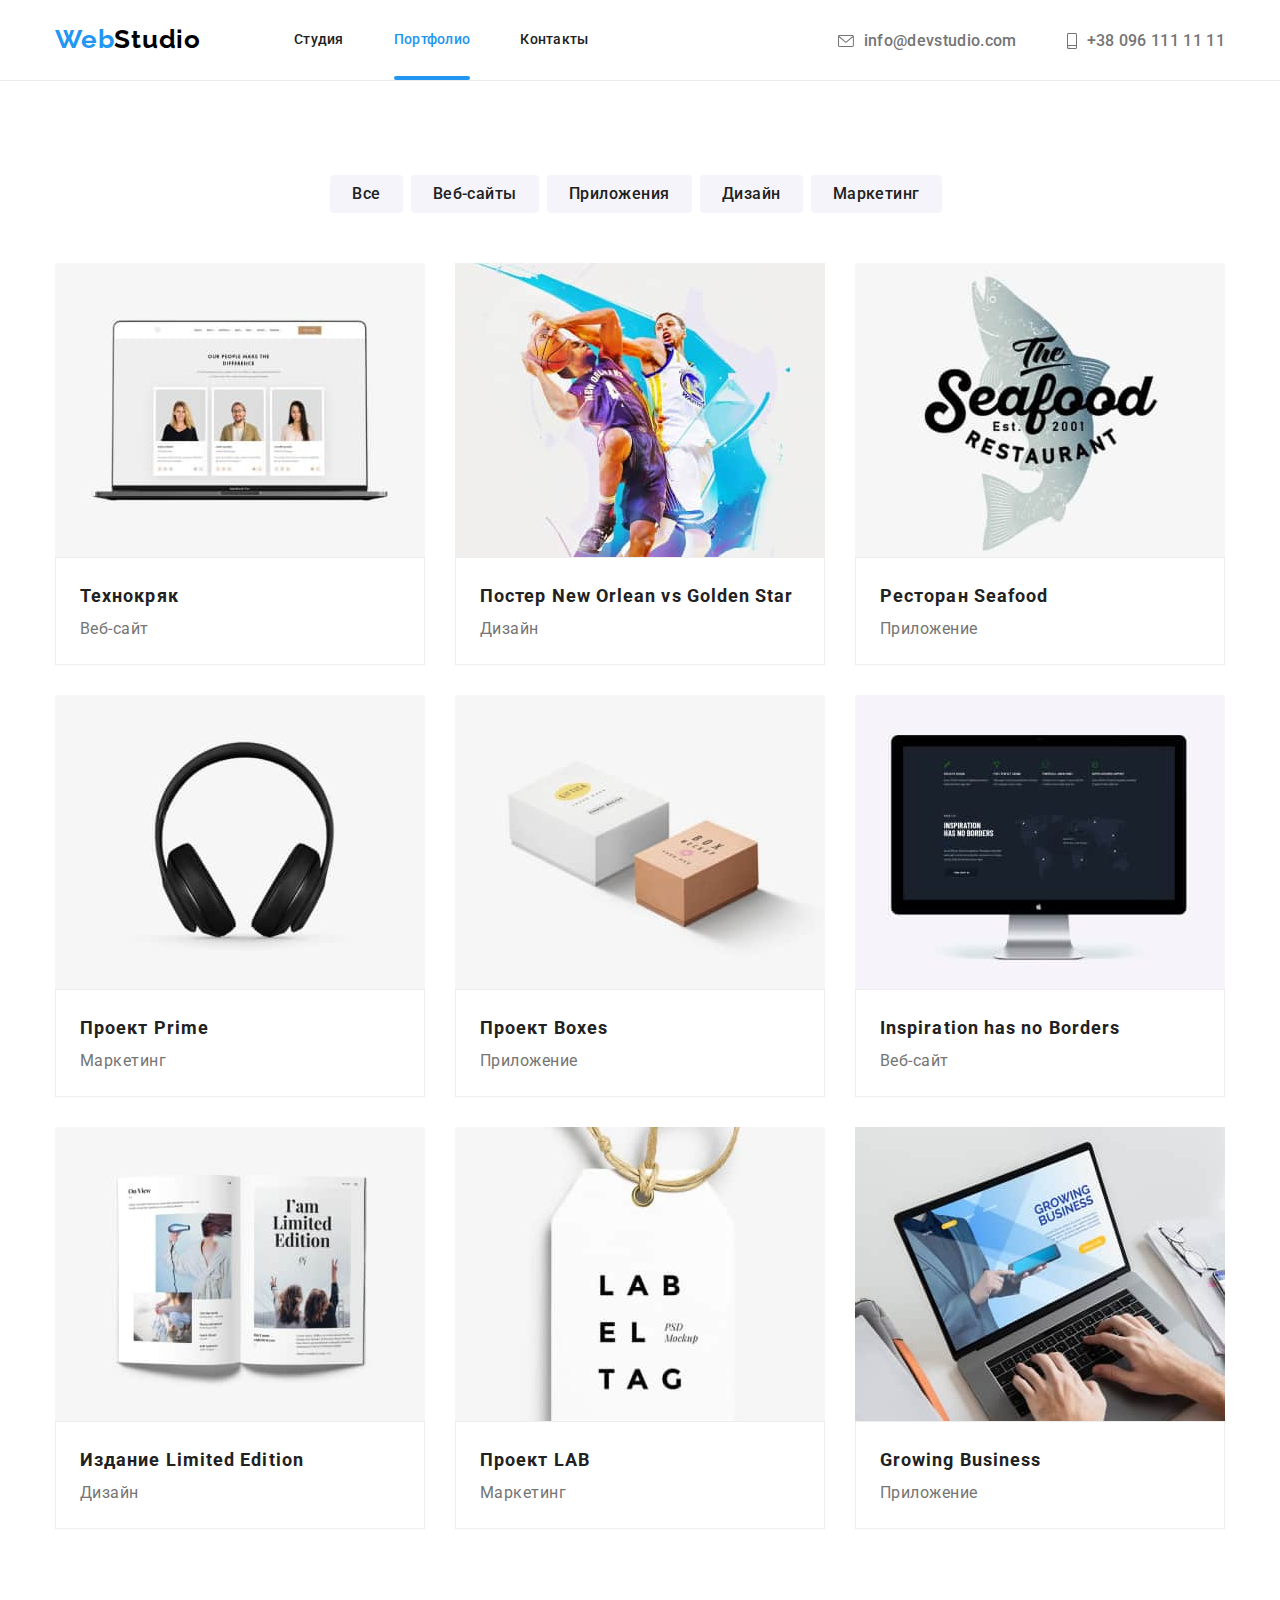
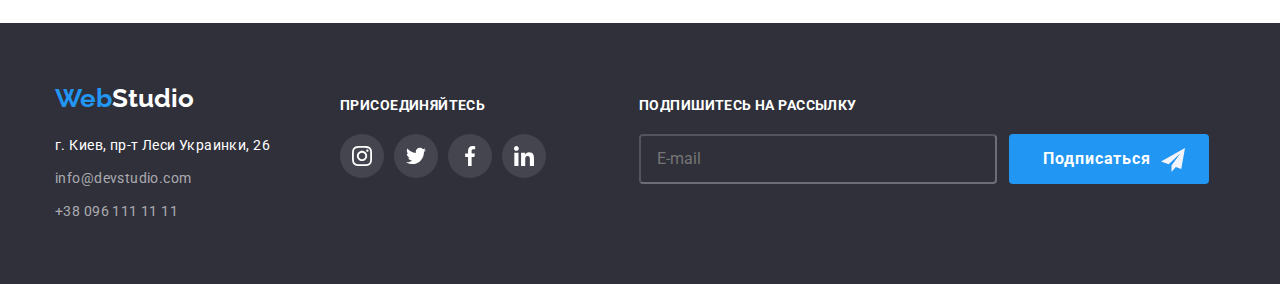
==== portfolio.html @ 82117cf8 "файлі" ====
<!DOCTYPE html>
<html lang="en">
<head>
    <meta charset="UTF-8">
    <meta http-equiv="X-UA-Compatible" content="IE=edge">
    <meta name="viewport" content="width=device-width, initial-scale=1.0">
    <title>Портфолио</title>
    <link rel="preconnect" href="https://fonts.googleapis.com">
    <link rel="preconnect" href="https://fonts.gstatic.com" crossorigin>
    <link href="https://fonts.googleapis.com/css2?family=Roboto:wght@400;500;700;900&display=swap" rel="stylesheet">
    <link href="https://fonts.googleapis.com/css2?family=Raleway:wght@700&family=Roboto:wght@400;500;700;900&display=swap"
        rel="stylesheet">

    <link rel="stylesheet" href="https://cdnjs.cloudflare.com/ajax/libs/modern-normalize/1.1.0/modern-normalize.min.css">
    
    <link rel="stylesheet" href="css/styles.css">
</head>
<body>
    <header class="header-portfolio">
        <div class="container border-hdr">
            <div class="header-box">
                <nav class="nav-box">
                    <a href="./index.html" class="logo"> <span>Web</span>Studio</a>
                    <ul class="nav-list">
                        <li class="item"><a href="./index.html" class="nav-link">Студия</a></li>
                        <li class="item"><a href="./portfolio.html" class="nav-link current">Портфолио</a></li>
                        <li class="item"><a href="#" class="nav-link">Контакты</a></li>
                    </ul>
                </nav>
                <ul class="contact-list">
                    <li class="item">
                        <a href="mailto:info@devstudio.com" class="contact">
                            <svg class="envelope">
                                <use href="./images/symbol-defs.svg#icon-envelope"></use>
                            </svg>
                            info@devstudio.com
                        </a>

                    </li>
                    <li class="item">
                        <a href="tel:+380961111111" class="contact">
                            <svg class="smartphone">
                                <use href="./images/symbol-defs.svg#icon-smartphone"></use>
                            </svg>
                            +38 096 111 11 11
                        </a>

                    </li>
                </ul>
            </div>
        </div>
    </header>
    <main>
        <!--buttons-->
        <section class="section">
            <div class="container">
            <ul class="button-flex">
                <li><button class="list-button-name" type="button">Все</button></li>
                <li><button class="list-button-name" type="button">Веб-сайты</button></li>
                <li><button class="list-button-name" type="button">Приложения</button></li>
                <li><button class="list-button-name" type="button">Дизайн</button></li>
                <li><button class="list-button-name" type="button">Маркетинг</button></li>
            </ul>
            <ul class="projects-box">
                    <li class="projects-tumb">
                        <div class="img-box">
                            <img src="./images/tehnokryak.jpg" alt="открытый ноутбук" width="370">
                            <p class="text-overlay">Ресурс предлагает комплексные предложения с разным уровнем функционала и сервисов. Все это позволит посетителю получить
                            исчерпывающие сведения о компании или частном лице.</p>
                        </div>
                        <div class="projects-items">
                            <h3 class="projects-name">Технокряк</h3>
                            <p class="projects-type">Веб-сайт</p>
                        </div>
                    </li>
                    <li class="projects-tumb">
                        <div class="img-box">
                            <img src="./images/NewOrleanGoldenStar.jpg" alt="два баскетболиста" width="370">
                            <p class="text-overlay">Ресурс предлагает комплексные предложения с разным уровнем функционала и сервисов. Все этопозволит посетителю получить исчерпывающие сведения о компании или частном лице.</p>
                        </div>
                        <div class="projects-items">
                            <h3 class="projects-name">Постер New Orlean vs Golden Star</h3>
                            <p class="projects-type" >Дизайн</p>
                        </div>
                    </li>
                    <li class="projects-tumb">
                        <div class="img-box">
                            <img src="./images/Seafood.jpg" alt="логотип с рыбой" width="370">
                            <p class="text-overlay">Ресурс предлагает комплексные предложения с разным уровнем функционала и сервисов. Все
                            этопозволит посетителю получить исчерпывающие сведения о компании или частном лице.</p>
                        </div>
                            <div class="projects-items">
                            <h3 class="projects-name" >Ресторан Seafood</h3>
                            <p class="projects-type" >Приложение</p>
                        </div>
                    </li>
                    <li class="projects-tumb">
                        <div class="img-box">
                            <img src="./images/Prime.jpg" alt="наушники" width="370">
                            <p class="text-overlay">Ресурс предлагает комплексные предложения с разным уровнем функционала и сервисов. Все
                            этопозволит посетителю получить исчерпывающие сведения о компании или частном лице.</p>
                        </div>
                            <div class="projects-items">
                            <h3 class="projects-name" >Проект Prime</h3>
                            <p class="projects-type" >Маркетинг</p>
                        </div>
                    </li>
                    <li class="projects-tumb">
                        <div class="img-box">
                            <img src="./images/Boxes.jpg" alt="две коробки" width="370">
                            <p class="text-overlay">Ресурс предлагает комплексные предложения с разным уровнем функционала и сервисов. Все
                            этопозволит посетителю получить исчерпывающие сведения о компании или частном лице.</p>
                        </div>
                            <div class="projects-items">
                            <h3 class="projects-name" >Проект Boxes</h3>
                            <p class="projects-type" >Приложение</p>
                        </div>
                    </li>
                    <li class="projects-tumb">
                        <div class="img-box">
                            <img src="./images/InspirationhasnoBorders.jpg" alt="монитор" width="370">
                            <p class="text-overlay">Ресурс предлагает комплексные предложения с разным уровнем функционала и сервисов. Все
                            этопозволит посетителю получить исчерпывающие сведения о компании или частном лице.</p>
                        </div>
                            <div class="projects-items">
                            <h3 class="projects-name" >Inspiration has no Borders</h3>
                            <p class="projects-type" >Веб-сайт</p>
                        </div>
                    </li>
                    <li class="projects-tumb">
                        <div class="img-box">
                            <img src="./images/LimitedEdition.jpg" alt="страница журнала" width="370">
                            <p class="text-overlay">Ресурс предлагает комплексные предложения с разным уровнем функционала и сервисов. Все
                            этопозволит посетителю получить исчерпывающие сведения о компании или частном лице.</p>
                        </div>
                        <div class="projects-items">
                            <h3 class="projects-name" >Издание Limited Edition</h3>
                            <p class="projects-type" >Дизайн</p>
                        </div>
                    </li>
                    <li class="projects-tumb">
                        <div class="img-box">
                            <img src="./images/LAB.jpg" alt="бирка" width="370">
                            <p class="text-overlay">Ресурс предлагает комплексные предложения с разным уровнем функционала и сервисов. Все
                            этопозволит посетителю получить исчерпывающие сведения о компании или частном лице.</p>
                        </div>
                        <div class="projects-items">
                            <h3 class="projects-name" >Проект LAB</h3>
                            <p class="projects-type" >Маркетинг</p>
                        </div>
                    </li>
                    <li class="projects-tumb">
                        <div class="img-box">
                            <img src="./images/GrowingBusiness.jpg" alt="две руки печатают на ноутбуке" width="370">
                            <p class="text-overlay">Ресурс предлагает комплексные предложения с разным уровнем функционала и сервисов. Все
                            этопозволит посетителю получить исчерпывающие сведения о компании или частном лице.</p>
                        </div>
                        <div class="projects-items">
                            <h3 class="projects-name" >Growing Business</h3>
                            <p class="projects-type" >Приложение</p>
                        </div>
                    </li>
            </ul>
            </div>
        </section>
    </main>
    <footer class="section-ftr">
        <div class="container ">
            <div class="footer-box">
                <div class="footer-address-box">
                    <a href="./index.html" class="logo-bottom"><span>Web</span>Studio</a>
                    <address>
                        <ul class="address-list">
                            <li class="item">
                                <a class="address-link" href="https://goo.gl/maps/XUz9GN1uXCyKH9LT6">г. Киев, пр-т Леси Украинки, 26</a>
                            </li>
                            <li class="item">
                                <a class="mail-tel-ftr" href="mailto:info@devstudio.com">info@devstudio.com</a>
                            </li>
                            <li class="item">
                                <a class="mail-tel-ftr" href="tel:+380961111111">+38 096 111 11 11</a>
                            </li>
                        </ul>
                    </address>
                </div>
                <div class="join-box">
                    <p class="text-title"> присоединяйтесь</p>
                    <ul class="sm-flex-ftr">
                        <li class="item">
                            <a href="#" class="ftr-sm-icon-link">
                                <svg class="ftr-sm-icon" width="20" height="20">
                                    <use href="./images/symbol-defs.svg#icon-instagram-2"></use>
                                </svg>
                            </a>
                        </li>
                        <li class="item">
                            <a href="#" class="ftr-sm-icon-link">
                                <svg class="ftr-sm-icon" width="20" height="20">
                                    <use href="./images/symbol-defs.svg#icon-twitter-1"></use>
                                </svg>
                            </a>
                        </li>
                        <li class="item">
                            <a href="#" class="ftr-sm-icon-link">
                                <svg class="ftr-sm-icon" width="20" height="20">
                                    <use href="./images/symbol-defs.svg#icon-facebook-1"></use>
                                </svg>
                            </a>
                        </li>
                        <li class="item">
                            <a href="#" class="ftr-sm-icon-link">
                                <svg class="ftr-sm-icon" width="20" height="20">
                                    <use href="./images/symbol-defs.svg#icon-linkedin-1"></use>
                                </svg>
                            </a>
                        </li>
                    </ul>
                </div>
                <div class="subscription">
                    <p class="sub-title"> Подпишитесь на рассылку</p>
                    <form>
                        <div class="ftr-form-field">
                            <input class="sub-input" name="Email" type="text" placeholder="E-mail">
                            <button class="sub-button" type="submit">Подписаться
                                <svg class="sub-icon" width="24" height="24">
                                    <use href="./images/sprite-form.svg#send"></use>
                                </svg>
                            </button>
                        </div>
    
                    </form>
                </div>
            </div>
        </div>
    </footer>
</body>
</html>
---- css/styles.css ----
body {
  font-family: 'Roboto', sans-serif;
  color: black;
  background-color: #ffffff;
}

.section{
  padding-top: 94px;
  padding-bottom: 94px;
}

.container{
  width: 1200px;
  margin: 0 auto;
  padding-left: 15px;
  padding-right: 15px;
}

ul{
  margin: 0;
  padding: 0;
  list-style: none;
}

a{
  text-decoration: none;
}

/**header**/

.header-box{
  display: flex;
  margin-bottom: -2px;
}

.nav-box {
display: flex;
}

.logo {
  display: block;
  padding-top: 24px;
  padding-bottom: 24px;
  margin-right: 93px;
  font-family: 'Raleway', sans-serif;
  font-weight: 700;
  font-size: 26px;
  line-height: 1.19;
  letter-spacing: 0.03em;
  color: black;
}

.logo > span {
  color: #2196f3;
}

.nav-list {
  display: flex;
}

.nav-list>.item+.item {
  margin-left: 50px;
}

.nav-link {
  position: relative;
  display: block;
  padding-top: 32px;
  padding-bottom: 32px;
  font-weight: 500;
  font-size: 14px;
  line-height: 1.14;
  letter-spacing: 0.02em;
  color: #212121;
  transition: color 250ms cubic-bezier(0.4, 0, 0.2, 1);
}

.current {
  color: #2196f3;
}


.nav-link::after{
  content: '';
  position: absolute;
  left: 0;
  bottom: 0;
  display: block;
  width: 100%;
  height: 4px;
  border-radius: 2px ;
  background-color:#2196f3;
  opacity: 0 ;
  transition: opacity 250ms cubic-bezier(0.4, 0, 0.2, 1);
}

.current::after {
  content: "";
  position: absolute;
  left: 0;
  bottom: 0;
  width: 100%;
  height: 4px;
  border-radius: 2px;
  background-color: #2196f3;
  opacity: 1;
  transition: opacity 250ms cubic-bezier(0.4, 0, 0.2, 1);
}

.nav-link:hover::after{
  opacity: 1;
}

.nav-link:hover,
.nav-link:focus {
  color: #2196f3;
}
.contact-list {
  display: flex;
  margin-left: auto;
}

.contact-list>.item+.item {
  margin-left: 50px;
}

.contact {
  display: flex;
  align-items: center;
  padding-top: 32px;
  padding-bottom: 32px;
  color: #757575;
  font-weight: 500;
  line-height: 1.14;
  letter-spacing: 0.02em;
  transition: color 250ms cubic-bezier(0.4, 0, 0.2, 1);
}

.contact:hover,
.contact:focus {
  color: #2196f3;
}
.envelope {
  width: 16px;
  height: 12px;
  fill: currentColor;
  margin-right: 10px;
}

.smartphone {
  width: 10px;
  height: 16px;
  fill: currentColor;
  margin-right: 10px;
}

/**MAIN**/

.hero {
  background-color: #2f303a;
  text-align: center;
  padding-top: 200px;
  padding-bottom: 200px;
  margin-right: auto;
  margin-left: auto;
  max-width: 1600px;
  height: 600px;
  background-image: 
    linear-gradient(to top, rgba(47, 48, 58, 0.4), rgba(47, 48, 58, 0.4)),
    url(../images/fototeam.jpg);
  background-repeat: no-repeat;
  background-position: center;
  background-size: cover;
}

.design-title {
  color: #ffffff;
  font-weight: 900;
  font-size: 44px;
  margin: 0px;
  text-transform: uppercase;
  line-height: 1.36;
  letter-spacing: 0.06em;
  text-align: center;
}

.button-name {
  font-family: Roboto;
  width: 200px;
  height: 50px;
  background-color: #2196f3;
  color: #ffffff;
  font-weight: 700;
  font-size: 16px;
  cursor: pointer;
  line-height: 1.87;
  letter-spacing: 0.06em;
  box-shadow: 0px 4px 4px rgba(0, 0, 0, 0.15);
  border-radius: 4px;
  margin-top: 30px;
  transition: background-color 250ms cubic-bezier(0.4, 0, 0.2, 1);

}

.button-name:hover,
.button-name:focus {
  background-color: #1976d2;
}

/**features of work**/

.features-section{
  padding-top: 94px;
  padding-bottom: 0px;
}
.visually-hidden {
  position: absolute;
  width: 1px;
  height: 1px;
  margin: -1px;
  border: 0;
  padding: 0;
  white-space: nowrap;
  clip-path: inset(100%);
  clip: rect(0 0 0 0);
  overflow: hidden;
}

.work-flex{
  display: flex;
  margin: 0px;
  padding: 0px;

}

.work-flex >.item + .item{
  margin-left: 30px;
}

.features-container-icon{
  width: 270px;
  height: 120px;
  background-color: #F5F4FA;
  box-sizing: border-box;
  border-radius: 4px;
  margin-bottom: 30px;
  display: flex;
  align-items: center;
  justify-content: center;
}

.features-icon{
  width: 70px;
  height: 70px;
}
.work-title {
  width: 270px;
  color: #212121;
  font-weight: 700;
  font-size: 14px;
  text-transform: uppercase;
  line-height: 1.17;
  letter-spacing: 0.03em;
  margin: 0px;
}

.work-text {
  width: 270px;
  color: #757575;
  font-weight: 400;
  font-size: 14px;
  line-height: 1.71;
  letter-spacing: 0.03em;
  margin-top: 10px;
  margin-bottom: 0px;
  

}

.work-team-item {
  color: #212121;
  font-weight: 700;
  font-size: 36px;
  text-align: center;
  line-height: 1.16;
  letter-spacing: 0.03em;
  margin-top: 0px;
  margin-bottom: 50px;
}

/**foto**/

.item-foto{
  margin-right: 30px;
  position: relative;
  width: 370px;
  height: 294px;
}

.item-foto:last-child{
  margin-right: 0px;
}

.foto-text{
  position: absolute;
  bottom: 0;
  right: 0;
  width: 100%;
  font-weight: 700;
  font-size: 14px;
  text-transform: uppercase;
  line-height: 1.17;
  letter-spacing: 0.03em;
  text-align: center;
  color: #FFFFFF;
  background-color: rgba(47, 48, 58, 0.8);
  margin: 0px;
  padding: 27px 0px;
  display: block;
}


/**team**/
.section-our-team{
  background-color: #F5F4FA;
  padding-top: 94px;
  padding-bottom: 94px;

}

.our-team-item{
  color: #212121;
  font-weight: 700;
  font-size: 36px;
  text-align: center;
  line-height: 1.16;
  letter-spacing: 0.03em;
  margin-top: 0px;
  margin-bottom: 50px;
}

.team-item{
  margin-right: 30px;
  background: #FFFFFF;
  box-shadow: 0px 1px 3px rgba(0, 0, 0, 0.12),
  0px 1px 1px rgba(0, 0, 0, 0.14),
  0px 2px 1px rgba(0, 0, 0, 0.2);
  border-radius: 0px 0px 4px 4px;
}

.team-item:last-child{
  margin-right: 0px;
}

.container-team-item{
  padding-top: 30px;
  padding-bottom: 30px;
}

.work-team-name {
  color: #212121;
  font-weight: 500;
  font-size: 16px;
  line-height: 1.18;
  letter-spacing: 0.03em;
  text-align: center;
  margin: 0px 0px 10px 0px;
}

.work-position {
  color: #757575;
  font-weight: 400;
  font-size: 16px;
  line-height: 1.18;
  letter-spacing: 0.03em;
  text-align: center;
  margin: 0;
}

/**team social media**/

.sm-flex {
  display: flex;
  margin: 0px;
  padding: 0px;
  justify-content: center;
  align-items: center;
  margin-top: 16px;
}

.sm-flex li{
  margin-right: 10px;
}

.sm-flex li:last-child{
  margin-right: 0px;
}


.sm-icon-link{
  width: 44px;
  height: 44px;
  display: flex;
  align-items: center;
  justify-content: center;
  border-radius: 50px;
  transition: 
  color 250ms cubic-bezier(0.4, 0, 0.2, 1),
  background-color 250ms cubic-bezier(0.4, 0, 0.2, 1);
}

.sm-icon {
  fill: #AFB1B8;
}

.sm-icon-link:hover,
.sm-icon-link:focus {
    background-color: #2196f3;
  }

.sm-icon-link:hover .sm-icon,
.sm-icon-link:focus .sm-icon{

  fill: #ffffff;
}



/**ouer custamers**/

.custamer-cntr{
  Width: 170px;
  Height: 92px;
  margin-right: 30px;
}

.custamer-cntr:last-child{
  margin-right: 0px;
}

.custamer-link{
  Width: 170px;
  Height: 92px;
  border: 1px solid #AFB1B8;
  box-sizing: border-box;
  border-radius: 4px;
  display: flex;
  align-items: center;
  justify-content: center;
  color: #AFB1B8;
  transition: 
  color 250ms cubic-bezier(0.4, 0, 0.2, 1),
  border-color 250ms cubic-bezier(0.4, 0, 0.2, 1);
}

.custamer-icon{
fill: currentColor;
Width: 106px;
Height: 60px;
}

.custamer-link:hover,
.custamer-link:focus{
  border-color: #2196f3;
}

.custamer-link:hover .custamer-icon,
.custamer-link:focus .custamer-icon{
  fill: #2196f3;
}

/**footer**/

.section-ftr {
  background-color: #2F303A;
  padding-top: 60px;
  padding-bottom: 60px;
}

.footer-box{
  display: flex;
}

.footer-address-box{
  margin-right: 70px;
}

.logo-bottom{
  color: #ffffff;
  font-family: 'Raleway', sans-serif;
  font-weight: 700;
  font-size: 26px;
  line-height: 1.2;
  display: block;
  margin-bottom: 20px;
}

.logo-bottom>span {
  color:#2196f3;
}

.address-list>.item+.item {
  margin-top: 9px;
}

address {
  font-style: normal;
}


.address-link {
  color: #ffffff;
  font-weight: 400;
  font-size: 14px;
  line-height: 1.71;
  letter-spacing: 0.03em;
  transition: color 250ms cubic-bezier(0.4, 0, 0.2, 1);

}

.address-link:hover,
.address-link:focus {
  color: #2196f3;
}


.mail-tel-ftr {
  font-weight: 400;
  font-size: 14px;
  color: rgba(255, 255, 255, 0.6);
  line-height: 1.71;
  letter-spacing: 0.03em;
  transition: color 250ms cubic-bezier(0.4, 0, 0.2, 1);
}

.mail-tel-ftr:hover,
.mail-tel-ftr:focus {
  color: #2196f3;
}

/** join and social media**/

.join-box{
  margin-top: 15px;
  color: #ffffff;
  }

.text-title{
  font-weight: 700;
  font-size: 14px;
  text-transform: uppercase;
  line-height: 1.14;
  letter-spacing: 0.03em;
  margin: 0;
  color: #ffffff;
}

.sm-flex-ftr {
  display: flex;
  margin: 0px;
  padding: 0px;
  justify-content:flex-start ;
  align-items: center;
  margin-top: 20px;
}

.ftr-sm-icon-link {
  width: 44px;
  height: 44px;
  display: flex;
  align-items: center;
  justify-content: center;
  border-radius: 50px;
  background-color: rgba(255, 255, 255, 0.1 );
  transition: 
  color 250ms cubic-bezier(0.4, 0, 0.2, 1),
  background-color 250ms cubic-bezier(0.4, 0, 0.2, 1);

}
 
.sm-flex-ftr li{
  margin-right: 10px;
}

.sm-flex-ftr li:last-child {
  margin-right: 0px;
}

.ftr-sm-icon{
  fill: #FFFFFF;
}

.ftr-sm-icon-link:hover,
.ftr-sm-icon-link:focus {
  background: #2196f3;
}

.ftr-sm-icon-link:hover .sm-icon,
.ftr-sm-icon-link:focus .sm-icon {
  fill: #ffffff;
}

.subscription{
  margin-top: 15px;
  color: #ffffff;
  margin-left: 93px;
}

.sub-title {
  font-weight: 700;
  font-size: 14px;
  text-transform: uppercase;
  line-height: 1.14;
  letter-spacing: 0.03em;
  margin: 0;
  margin-bottom: 20px;
  color: #ffffff;
}
.ftr-form-field{
  display: flex;

}

.sub-input{
  height: 50px ;
  width: 358px;
  background-color: #2F303A;
  border-color: rgba(255, 255, 255, 0.3) ;
  border-radius: 4px;
  padding: 0px 16px;
  color: #FFFFFF;
}

.sub-button{
  display: flex;
  justify-content: center;
  min-width: 200px;
  background-color: #2196f3;
  color: #ffffff;
  font-weight: 700;
  font-size: 16px;
  cursor: pointer;
  line-height: 1.87;
  letter-spacing: 0.06em;
  border-radius: 4px;
  margin-left: 12px;
  padding: 10px;
  border: none;
  transition: background-color 250ms cubic-bezier(0.4, 0, 0.2, 1);
  
}

.sub-button:hover,
.sub-button:focus {
  background-color: #1976d2;
}

.sub-icon{
  fill: #f5f4fa;
  transform: translateY(4px) translateX(10px);
  
}


/** PORTFOLIO**/

.header-portfolio{
border-bottom: 1px solid #ECECEC;
}

.container-btn{
    width: 1200px;
    margin: auto;
    margin-bottom: 50px;
    padding-left: 15px;
    padding-right: 15px;
}

.button-flex{
  display: flex;
  justify-content: center;
  margin-bottom: 50px;

}

.button-flex li{
margin-right: 8px;
}

.list-button-name {
  font-family: Roboto;
  color: #212121;
  background-color: #f5f4fa;
  font-weight: 500;
  font-size: 16px;
  cursor: pointer;
  border: none;
  line-height: 1.62;
  letter-spacing: 0.03em;
  border-radius: 4px;
  padding: 6px 22px ;
  transition: 
  color 250ms cubic-bezier(0.4, 0, 0.2, 1),
  background-color 250ms cubic-bezier(0.4, 0, 0.2, 1),
  box-shadow 250ms cubic-bezier(0.4, 0, 0.2, 1);
}

.list-button-name:hover,
.list-button-name:focus {
  background-color: #2196f3;
  color: #ffffff;
  box-shadow: 0px 1px 3px rgba(0, 0, 0, 0.12),
  0px 1px 1px rgba(0, 0, 0, 0.14),
  0px 2px 1px rgba(0, 0, 0, 0.2);
}


.projects-box {
  display: flex;
  flex-wrap: wrap;
  transition: box-shadow 250ms cubic-bezier(0.4, 0, 0.2, 1);
}

.projects-tumb{
  margin-left: 30px;
  margin-bottom: 30px;
}

.projects-tumb:nth-child(3n + 1) {
  margin-left: 0;
}

.projects-tumb:nth-last-child(-n + 3) {
  margin-bottom: 0;
  
}

.img-box{
  position: relative;
  width: 370px;
  height: 294px;
  overflow: hidden;
}

.text-overlay{
  position: absolute;
  top: 0;
  left: 0;
  font-weight: 400;
  font-size: 18px;
  line-height: 1.55;
  letter-spacing: 0.03em;
  color: #FFFFFF;
  background-color: rgba(33, 150, 243, 0.9);
  text-align:left;
  margin: 0px;
  padding: 63px 24px;
  display: block;
  width: 100%;
  height: 100%;

  transform: translateY(100%);
  transition: 
  transform 250ms cubic-bezier(0.4, 0, 0.2, 1);

}


.projects-box li:hover{
box-shadow: 
0px 4px 4px rgba(0, 0, 0, 0.25);
cursor: pointer;
}

.projects-tumb:hover .text-overlay{
transform: translateY(0);
}


 
img{
  display: block;
}

.projects-items{
  padding: 20px 24px ;
  border: 1px solid #EEEEEE;
}

.projects-name {
  color: #212121;
  font-weight: 700;
  font-size: 18px;
  line-height: 2;
  letter-spacing: 0.06em;
  margin: 0;
}

.projects-type {
  color: #757575;
  font-weight: 400;
  font-size: 16px;
  line-height: 1.87;
  letter-spacing: 0.03em;
  margin: 0;

}

/** MODAL**/
.backdrop{
  position: fixed;
  background-color: rgba(0, 0, 0, 0.2);
  top: 0;
  left: 0;
  width: 100%;
  height: 100%;
  opacity: 1;
  transition: opacity 250ms cubic-bezier(0.4, 0, 0.2, 1);
}

.backdrop.is-hidden{
  opacity:0;
  pointer-events: none;
}

.backdrop.is-hidden .modal {
  transform: translate(-50%, -50%) scale(0.7)
}
.modal{
  position: absolute;
  top: 50%;
  left: 50%;
  width: 530px ;
  height: 580px ;
  background-color: #FFFFFF;
  border-radius: 4px;
  transform: translate(-50%, -50%) scale(1)
}




.close-btn{
  position: absolute;
  right: 8px;
  top: 8px;
  padding: 6px;
  border-radius: 50%;
  border: 1px solid rgba(0, 0, 0, 0.1);
  background-color: #FFFFFF;
  transition: 
  border-color 250ms cubic-bezier(0.4, 0, 0.2, 1),
  color 250ms cubic-bezier(0.4, 0, 0.2, 1);
  
}

.icon-close{
  width: 18px;
  height: 18px;
  display: block;
  color: currentColor;
}

.close-btn:hover{
  border: 1px solid #2196f3;
}

.close-btn:hover .icon-close{
  fill: #2196f3;
}

.modal-form{
  margin: 40px;
}

.form-title{
  font-weight: 700;
  font-size: 20px;
  line-height: 1.17;
  letter-spacing: 0.03em;
  color: #212121;
  text-align: center;
  margin-top: 0;
  margin-bottom: 12px ;
  
}

.form-feald{
  display: flex;
  flex-direction: column;
  position: relative;
  margin-bottom: 10px;
  
}

.form-label{
  font-weight: 400;
  font-size: 12px;
  line-height: 1.17;
  letter-spacing: 0.01em;
  color: #757575;
  margin-bottom: 4px;
  
}

.form-input{
  width: 100%;
  height: 40px;
  border-color: rgba(33, 33, 33, 0.2);
  border-radius: 4px;
  padding: 12px 12px 12px 42px;
  outline: none;
  transition: border-color 250ms cubic-bezier(0.4, 0, 0.2, 1);
  

}

.form-input:focus{
  border-color: #2196f3;
  
}

.form-input:focus + .form-icon{
fill: #2196f3;
}

.form-icon{
  fill:#212121 ;
  position: absolute;
  left:15px;
  top: 29px;
  transition: fill 250ms cubic-bezier(0.4, 0, 0.2, 1);

}

.enter-comment{
  height: 120px ;
  padding: 12px 16px;
  resize: none ;
}

label>a{
  text-decoration: underline;
}

.licence{
 
  margin-top: 20px;
  margin-bottom: 30px;
  display: flex;
  text-align: center;
}

.checkbox{
  appearance: none;
}
.check-icon{
  display: inline-block;
  width: 15px;
  height: 15px;
  margin-top: 3px;
  margin-right: 5px;
  border: 2px solid #212121;
  border-radius: 4px;
  
}

.checkbox:checked + .check-icon{
border-color: transparent;
 background-color: #2196f3;
 background-image: url(../images/icon-check-slack.svg);
 background-size: contain;
 background-origin:border-box;
transition: background-color 250ms cubic-bezier(0.4, 0, 0.2, 1);

}


.licence-box{ 
  display: flex;

font-weight: 400;
font-size: 14px;
line-height: 1.71;
letter-spacing: 0.03em;
color: #757575;
}




.form-button {
  font-family: Roboto;
  width: 200px;
  height: 50px;
  background-color: #2196f3;
  color: #ffffff;
  font-weight: 700;
  font-size: 16px;
  cursor: pointer;
  line-height: 1.87;
  letter-spacing: 0.06em;
  box-shadow: 0px 4px 4px rgba(0, 0, 0, 0.15);
  border-radius: 4px;
  margin-left: 12px;
  padding: 0;
  align-content: center;
  border: none;
  margin: 0px 124px ;
  
}
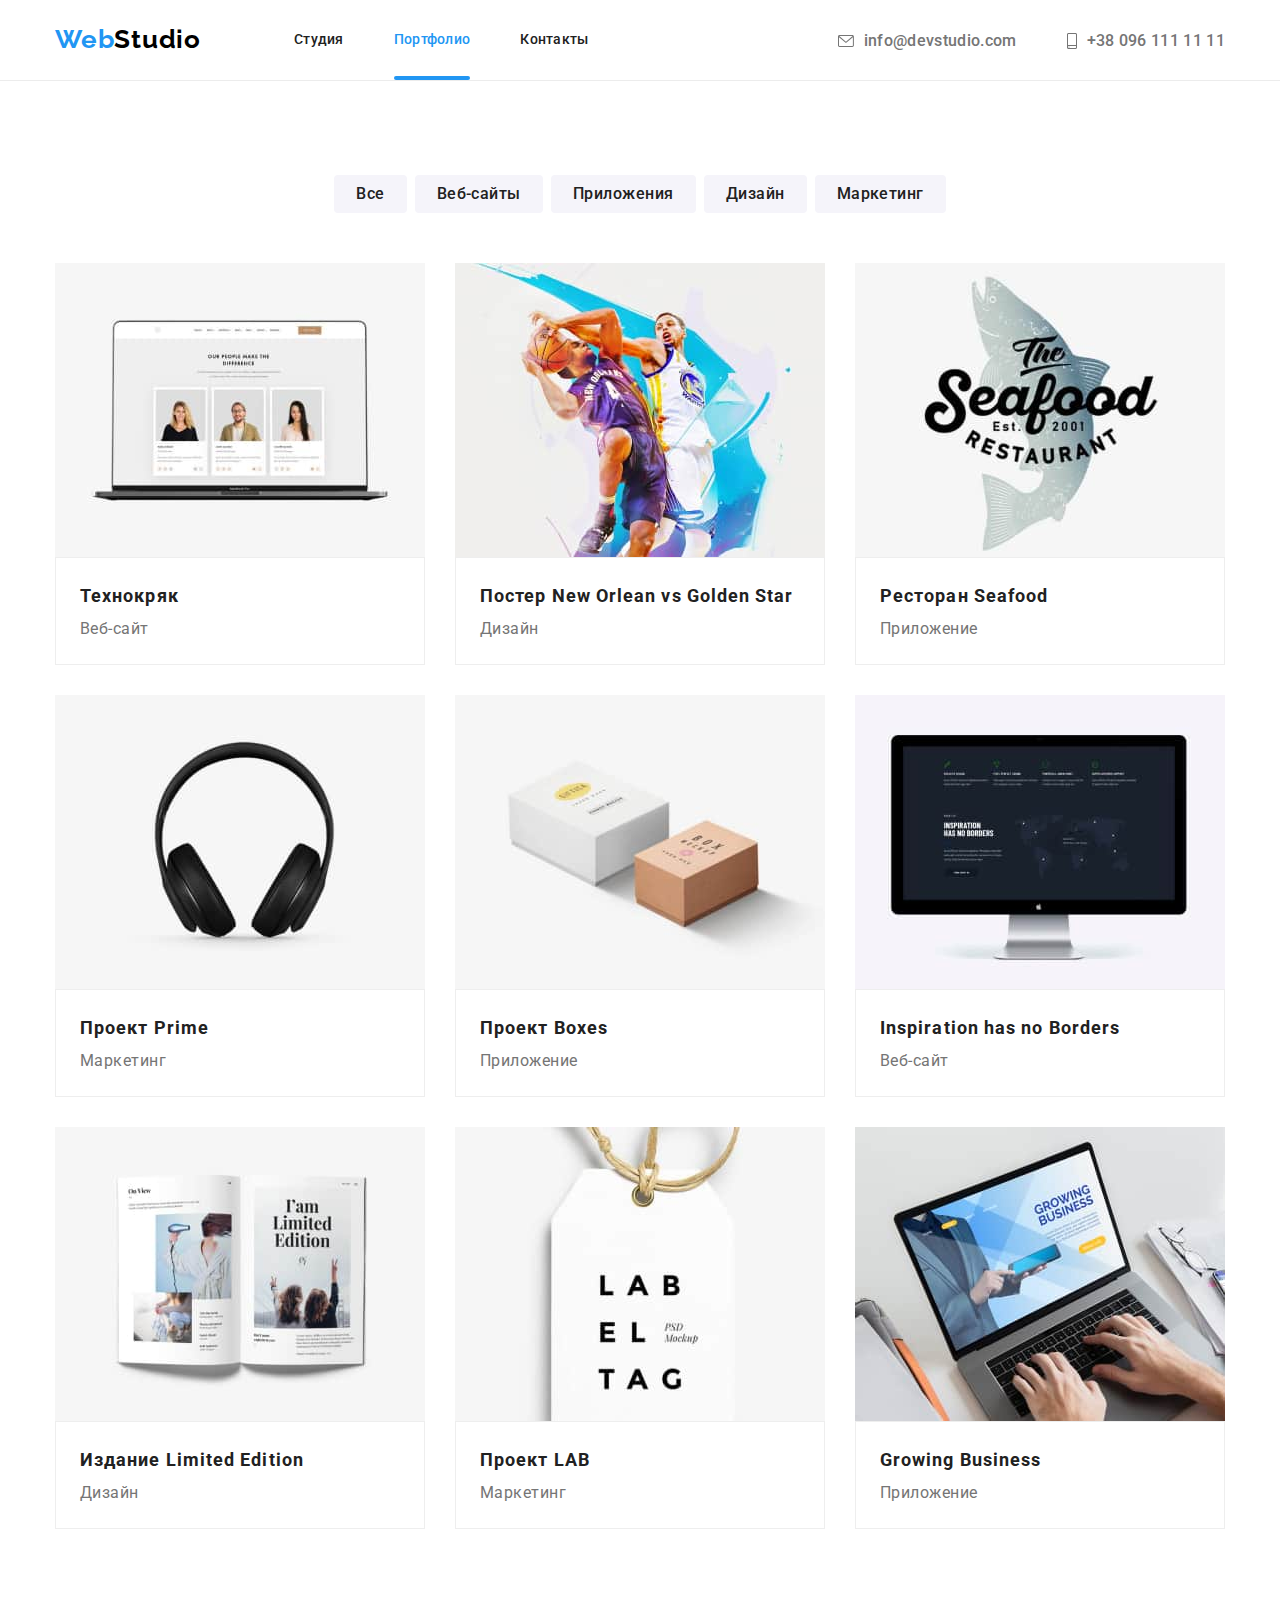
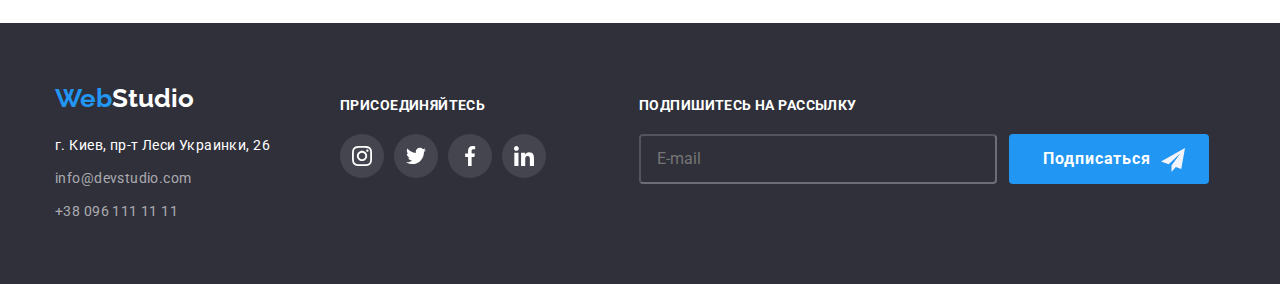
==== commit 7f5e4b49: "вариаблес" ====
--- a/portfolio.html
+++ b/portfolio.html
@@ -13,38 +13,36 @@
 
     <link rel="stylesheet" href="https://cdnjs.cloudflare.com/ajax/libs/modern-normalize/1.1.0/modern-normalize.min.css">
     
-    <link rel="stylesheet" href="css/styles.css">
+    <link rel="stylesheet" href="css/main.min.css">
 </head>
 <body>
     <header class="header-portfolio">
-        <div class="container border-hdr">
+        <div class="container">
             <div class="header-box">
                 <nav class="nav-box">
                     <a href="./index.html" class="logo"> <span>Web</span>Studio</a>
                     <ul class="nav-list">
-                        <li class="item"><a href="./index.html" class="nav-link">Студия</a></li>
-                        <li class="item"><a href="./portfolio.html" class="nav-link current">Портфолио</a></li>
-                        <li class="item"><a href="#" class="nav-link">Контакты</a></li>
+                        <li class="nav-list__item"><a href="./index.html" class="nav-list__link ">Студия</a></li>
+                        <li class="nav-list__item"><a href="./portfolio.html" class="nav-list__link current">Портфолио</a></li>
+                        <li class="nav-list__item"><a href="#" class="nav-list__link">Контакты</a></li>
                     </ul>
                 </nav>
                 <ul class="contact-list">
-                    <li class="item">
-                        <a href="mailto:info@devstudio.com" class="contact">
+                    <li class="contact-list__item">
+                        <a href="mailto:info@devstudio.com" class="contact-list__link">
                             <svg class="envelope">
                                 <use href="./images/symbol-defs.svg#icon-envelope"></use>
                             </svg>
                             info@devstudio.com
                         </a>
-
-                    </li>
-                    <li class="item">
-                        <a href="tel:+380961111111" class="contact">
+                    </li>
+                    <li class="contact-list__item">
+                        <a href="tel:+380961111111" class="contact-list__link">
                             <svg class="smartphone">
                                 <use href="./images/symbol-defs.svg#icon-smartphone"></use>
                             </svg>
                             +38 096 111 11 11
                         </a>
-
                     </li>
                 </ul>
             </div>
@@ -54,110 +52,110 @@
         <!--buttons-->
         <section class="section">
             <div class="container">
-            <ul class="button-flex">
-                <li><button class="list-button-name" type="button">Все</button></li>
-                <li><button class="list-button-name" type="button">Веб-сайты</button></li>
-                <li><button class="list-button-name" type="button">Приложения</button></li>
-                <li><button class="list-button-name" type="button">Дизайн</button></li>
-                <li><button class="list-button-name" type="button">Маркетинг</button></li>
+            <ul class="buttons-box">
+                <li class="buttons-box__item"><button class="buttons-box__name" type="button">Все</button></li>
+                <li class="buttons-box__item"><button class="buttons-box__name" type="button">Веб-сайты</button></li>
+                <li class="buttons-box__item"><button class="buttons-box__name" type="button">Приложения</button></li>
+                <li class="buttons-box__item"><button class="buttons-box__name" type="button">Дизайн</button></li>
+                <li class="buttons-box__item"><button class="buttons-box__name" type="button">Маркетинг</button></li>
             </ul>
             <ul class="projects-box">
                     <li class="projects-tumb">
-                        <div class="img-box">
+                        <div class="projects-img">
                             <img src="./images/tehnokryak.jpg" alt="открытый ноутбук" width="370">
-                            <p class="text-overlay">Ресурс предлагает комплексные предложения с разным уровнем функционала и сервисов. Все это позволит посетителю получить
+                            <p class="projects-img__text">Ресурс предлагает комплексные предложения с разным уровнем функционала и сервисов. Все это позволит посетителю получить
                             исчерпывающие сведения о компании или частном лице.</p>
                         </div>
                         <div class="projects-items">
-                            <h3 class="projects-name">Технокряк</h3>
-                            <p class="projects-type">Веб-сайт</p>
-                        </div>
-                    </li>
-                    <li class="projects-tumb">
-                        <div class="img-box">
+                            <h3 class="projects-items__name">Технокряк</h3>
+                            <p class="projects-items__type">Веб-сайт</p>
+                        </div>
+                    </li>
+                    <li class="projects-tumb">
+                        <div class="projects-img">
                             <img src="./images/NewOrleanGoldenStar.jpg" alt="два баскетболиста" width="370">
-                            <p class="text-overlay">Ресурс предлагает комплексные предложения с разным уровнем функционала и сервисов. Все этопозволит посетителю получить исчерпывающие сведения о компании или частном лице.</p>
-                        </div>
-                        <div class="projects-items">
-                            <h3 class="projects-name">Постер New Orlean vs Golden Star</h3>
-                            <p class="projects-type" >Дизайн</p>
-                        </div>
-                    </li>
-                    <li class="projects-tumb">
-                        <div class="img-box">
+                            <p class="projects-img__text">Ресурс предлагает комплексные предложения с разным уровнем функционала и сервисов. Все этопозволит посетителю получить исчерпывающие сведения о компании или частном лице.</p>
+                        </div>
+                        <div class="projects-items">
+                            <h3 class="projects-items__name">Постер New Orlean vs Golden Star</h3>
+                            <p class="projects-items__type" >Дизайн</p>
+                        </div>
+                    </li>
+                    <li class="projects-tumb">
+                        <div class="projects-img">
                             <img src="./images/Seafood.jpg" alt="логотип с рыбой" width="370">
-                            <p class="text-overlay">Ресурс предлагает комплексные предложения с разным уровнем функционала и сервисов. Все
-                            этопозволит посетителю получить исчерпывающие сведения о компании или частном лице.</p>
-                        </div>
-                            <div class="projects-items">
-                            <h3 class="projects-name" >Ресторан Seafood</h3>
-                            <p class="projects-type" >Приложение</p>
-                        </div>
-                    </li>
-                    <li class="projects-tumb">
-                        <div class="img-box">
+                            <p class="projects-img__text">Ресурс предлагает комплексные предложения с разным уровнем функционала и сервисов. Все
+                            этопозволит посетителю получить исчерпывающие сведения о компании или частном лице.</p>
+                        </div>
+                        <div class="projects-items">
+                            <h3 class="projects-items__name" >Ресторан Seafood</h3>
+                            <p class="projects-items__type" >Приложение</p>
+                        </div>
+                    </li>
+                    <li class="projects-tumb">
+                        <div class="projects-img">
                             <img src="./images/Prime.jpg" alt="наушники" width="370">
-                            <p class="text-overlay">Ресурс предлагает комплексные предложения с разным уровнем функционала и сервисов. Все
-                            этопозволит посетителю получить исчерпывающие сведения о компании или частном лице.</p>
-                        </div>
-                            <div class="projects-items">
-                            <h3 class="projects-name" >Проект Prime</h3>
-                            <p class="projects-type" >Маркетинг</p>
-                        </div>
-                    </li>
-                    <li class="projects-tumb">
-                        <div class="img-box">
+                            <p class="projects-img__text">Ресурс предлагает комплексные предложения с разным уровнем функционала и сервисов. Все
+                            этопозволит посетителю получить исчерпывающие сведения о компании или частном лице.</p>
+                        </div>
+                        <div class="projects-items">
+                            <h3 class="projects-items__name" >Проект Prime</h3>
+                            <p class="projects-items__type" >Маркетинг</p>
+                        </div>
+                    </li>
+                    <li class="projects-tumb">
+                        <div class="projects-img">
                             <img src="./images/Boxes.jpg" alt="две коробки" width="370">
-                            <p class="text-overlay">Ресурс предлагает комплексные предложения с разным уровнем функционала и сервисов. Все
-                            этопозволит посетителю получить исчерпывающие сведения о компании или частном лице.</p>
-                        </div>
-                            <div class="projects-items">
-                            <h3 class="projects-name" >Проект Boxes</h3>
-                            <p class="projects-type" >Приложение</p>
-                        </div>
-                    </li>
-                    <li class="projects-tumb">
-                        <div class="img-box">
+                            <p class="projects-img__text">Ресурс предлагает комплексные предложения с разным уровнем функционала и сервисов. Все
+                            этопозволит посетителю получить исчерпывающие сведения о компании или частном лице.</p>
+                        </div>
+                        <div class="projects-items">
+                            <h3 class="projects-items__name" >Проект Boxes</h3>
+                            <p class="projects-items__type" >Приложение</p>
+                        </div>
+                    </li>
+                    <li class="projects-tumb">
+                        <div class="projects-img">
                             <img src="./images/InspirationhasnoBorders.jpg" alt="монитор" width="370">
-                            <p class="text-overlay">Ресурс предлагает комплексные предложения с разным уровнем функционала и сервисов. Все
-                            этопозволит посетителю получить исчерпывающие сведения о компании или частном лице.</p>
-                        </div>
-                            <div class="projects-items">
-                            <h3 class="projects-name" >Inspiration has no Borders</h3>
-                            <p class="projects-type" >Веб-сайт</p>
-                        </div>
-                    </li>
-                    <li class="projects-tumb">
-                        <div class="img-box">
+                            <p class="projects-img__text">Ресурс предлагает комплексные предложения с разным уровнем функционала и сервисов. Все
+                            этопозволит посетителю получить исчерпывающие сведения о компании или частном лице.</p>
+                        </div>
+                        <div class="projects-items">
+                            <h3 class="projects-items__name" >Inspiration has no Borders</h3>
+                            <p class="projects-items__type" >Веб-сайт</p>
+                        </div>
+                    </li>
+                    <li class="projects-tumb">
+                        <div class="projects-img">
                             <img src="./images/LimitedEdition.jpg" alt="страница журнала" width="370">
-                            <p class="text-overlay">Ресурс предлагает комплексные предложения с разным уровнем функционала и сервисов. Все
-                            этопозволит посетителю получить исчерпывающие сведения о компании или частном лице.</p>
-                        </div>
-                        <div class="projects-items">
-                            <h3 class="projects-name" >Издание Limited Edition</h3>
-                            <p class="projects-type" >Дизайн</p>
-                        </div>
-                    </li>
-                    <li class="projects-tumb">
-                        <div class="img-box">
+                            <p class="projects-img__text">Ресурс предлагает комплексные предложения с разным уровнем функционала и сервисов. Все
+                            этопозволит посетителю получить исчерпывающие сведения о компании или частном лице.</p>
+                        </div>
+                        <div class="projects-items">
+                            <h3 class="projects-items__name" >Издание Limited Edition</h3>
+                            <p class="projects-items__type" >Дизайн</p>
+                        </div>
+                    </li>
+                    <li class="projects-tumb">
+                        <div class="projects-img">
                             <img src="./images/LAB.jpg" alt="бирка" width="370">
-                            <p class="text-overlay">Ресурс предлагает комплексные предложения с разным уровнем функционала и сервисов. Все
-                            этопозволит посетителю получить исчерпывающие сведения о компании или частном лице.</p>
-                        </div>
-                        <div class="projects-items">
-                            <h3 class="projects-name" >Проект LAB</h3>
-                            <p class="projects-type" >Маркетинг</p>
-                        </div>
-                    </li>
-                    <li class="projects-tumb">
-                        <div class="img-box">
+                            <p class="projects-img__text">Ресурс предлагает комплексные предложения с разным уровнем функционала и сервисов. Все
+                            этопозволит посетителю получить исчерпывающие сведения о компании или частном лице.</p>
+                        </div>
+                        <div class="projects-items">
+                            <h3 class="projects-items__name" >Проект LAB</h3>
+                            <p class="projects-items__type" >Маркетинг</p>
+                        </div>
+                    </li>
+                    <li class="projects-tumb">
+                        <div class="projects-img">
                             <img src="./images/GrowingBusiness.jpg" alt="две руки печатают на ноутбуке" width="370">
-                            <p class="text-overlay">Ресурс предлагает комплексные предложения с разным уровнем функционала и сервисов. Все
-                            этопозволит посетителю получить исчерпывающие сведения о компании или частном лице.</p>
-                        </div>
-                        <div class="projects-items">
-                            <h3 class="projects-name" >Growing Business</h3>
-                            <p class="projects-type" >Приложение</p>
+                            <p class="projects-img__text">Ресурс предлагает комплексные предложения с разным уровнем функционала и сервисов. Все
+                            этопозволит посетителю получить исчерпывающие сведения о компании или частном лице.</p>
+                        </div>
+                        <div class="projects-items">
+                            <h3 class="projects-items__name" >Growing Business</h3>
+                            <p class="projects-items__type" >Приложение</p>
                         </div>
                     </li>
             </ul>
@@ -171,44 +169,42 @@
                     <a href="./index.html" class="logo-bottom"><span>Web</span>Studio</a>
                     <address>
                         <ul class="address-list">
-                            <li class="item">
-                                <a class="address-link" href="https://goo.gl/maps/XUz9GN1uXCyKH9LT6">г. Киев, пр-т Леси Украинки, 26</a>
+                            <li class="address-list__item"><a class="address-list__link"
+                                    href="https://goo.gl/maps/XUz9GN1uXCyKH9LT6">г. Киев, пр-т Леси Украинки, 26</a>
                             </li>
-                            <li class="item">
-                                <a class="mail-tel-ftr" href="mailto:info@devstudio.com">info@devstudio.com</a>
-                            </li>
-                            <li class="item">
-                                <a class="mail-tel-ftr" href="tel:+380961111111">+38 096 111 11 11</a>
-                            </li>
+                            <li class="address-list__item"><a class="address-list__contact"
+                                    href="mailto:info@devstudio.com">info@devstudio.com</a></li>
+                            <li class="address-list__item"><a class="address-list__contact" href="tel:+380961111111">+38 096
+                                    111 11 11</a></li>
                         </ul>
                     </address>
                 </div>
                 <div class="join-box">
-                    <p class="text-title"> присоединяйтесь</p>
+                    <p class="ftr-title"> присоединяйтесь</p>
                     <ul class="sm-flex-ftr">
-                        <li class="item">
-                            <a href="#" class="ftr-sm-icon-link">
+                        <li class="sm-box__list">
+                            <a href="#" class="sm-box__link sm-box__link--color">
                                 <svg class="ftr-sm-icon" width="20" height="20">
                                     <use href="./images/symbol-defs.svg#icon-instagram-2"></use>
                                 </svg>
                             </a>
                         </li>
-                        <li class="item">
-                            <a href="#" class="ftr-sm-icon-link">
+                        <li class="sm-box__list">
+                            <a href="#" class="sm-box__link sm-box__link--color">
                                 <svg class="ftr-sm-icon" width="20" height="20">
                                     <use href="./images/symbol-defs.svg#icon-twitter-1"></use>
                                 </svg>
                             </a>
                         </li>
-                        <li class="item">
-                            <a href="#" class="ftr-sm-icon-link">
+                        <li class="sm-box__list">
+                            <a href="#" class="sm-box__link sm-box__link--color">
                                 <svg class="ftr-sm-icon" width="20" height="20">
                                     <use href="./images/symbol-defs.svg#icon-facebook-1"></use>
                                 </svg>
                             </a>
                         </li>
-                        <li class="item">
-                            <a href="#" class="ftr-sm-icon-link">
+                        <li class="sm-box__list">
+                            <a href="#" class="sm-box__link sm-box__link--color">
                                 <svg class="ftr-sm-icon" width="20" height="20">
                                     <use href="./images/symbol-defs.svg#icon-linkedin-1"></use>
                                 </svg>
@@ -217,17 +213,16 @@
                     </ul>
                 </div>
                 <div class="subscription">
-                    <p class="sub-title"> Подпишитесь на рассылку</p>
+                    <p class="ftr-title"> Подпишитесь на рассылку</p>
                     <form>
-                        <div class="ftr-form-field">
-                            <input class="sub-input" name="Email" type="text" placeholder="E-mail">
-                            <button class="sub-button" type="submit">Подписаться
-                                <svg class="sub-icon" width="24" height="24">
+                        <div class="sub-form">
+                            <input class="sub-form__input" name="Email" type="text" placeholder="E-mail">
+                            <button class="sub-form__button" type="submit">Подписаться
+                                <svg class="sub-form__icon" width="24" height="24">
                                     <use href="./images/sprite-form.svg#send"></use>
                                 </svg>
                             </button>
                         </div>
-    
                     </form>
                 </div>
             </div>
--- a/css/main.min.css
+++ b/css/main.min.css
@@ -0,0 +1,2 @@
+body{font-family:'Roboto', sans-serif;color:black;background-color:#ffffff}.section{padding-top:94px;padding-bottom:94px}.container{width:1200px;margin:0 auto;padding-left:15px;padding-right:15px}ul{margin:0;padding:0;list-style:none}a{text-decoration:none}.header-box{display:-webkit-box;display:-ms-flexbox;display:flex;margin-bottom:-2px}.nav-box{display:-webkit-box;display:-ms-flexbox;display:flex}.logo{display:block;padding-top:24px;padding-bottom:24px;margin-right:93px;font-family:'Raleway', sans-serif;font-weight:700;font-size:26px;line-height:1.19;letter-spacing:0.03em;color:black}.logo>span{color:#2196f3}.nav-list{display:-webkit-box;display:-ms-flexbox;display:flex;margin-left:auto}.nav-list__item{margin-right:50px}.nav-list__item:last-child{margin-right:0px}.nav-list__link{position:relative;display:block;padding-top:32px;padding-bottom:32px;font-weight:500;font-size:14px;line-height:1.14;letter-spacing:0.02em;color:#212121;-webkit-transition:color 250ms cubic-bezier(0.4, 0, 0.2, 1);transition:color 250ms cubic-bezier(0.4, 0, 0.2, 1)}.nav-list__link:hover,.nav-list__link:focus{color:#2196f3}.nav-list__link::after{content:'';position:absolute;left:0;bottom:0;display:block;width:100%;height:4px;border-radius:2px;background-color:#2196f3;opacity:0;-webkit-transition:opacity 250ms cubic-bezier(0.4, 0, 0.2, 1);transition:opacity 250ms cubic-bezier(0.4, 0, 0.2, 1)}.nav-list__link:hover::after{opacity:1}.current{color:#2196f3}.current::after{content:"";position:absolute;left:0;bottom:0;width:100%;height:4px;border-radius:2px;background-color:#2196f3;opacity:1;-webkit-transition:opacity 250ms cubic-bezier(0.4, 0, 0.2, 1);transition:opacity 250ms cubic-bezier(0.4, 0, 0.2, 1)}.contact-list{display:-webkit-box;display:-ms-flexbox;display:flex;margin-left:auto}.contact-list__item{margin-right:50px}.contact-list__item:last-child{margin-right:0px}.contact-list__link{display:-webkit-box;display:-ms-flexbox;display:flex;-webkit-box-align:center;-ms-flex-align:center;align-items:center;padding-top:32px;padding-bottom:32px;color:#757575;font-weight:500;line-height:1.14;letter-spacing:0.02em;-webkit-transition:color 250ms cubic-bezier(0.4, 0, 0.2, 1);transition:color 250ms cubic-bezier(0.4, 0, 0.2, 1)}.contact-list__link:hover,.contact-list__link:focus{color:#2196f3}.envelope{width:16px;height:12px;fill:currentColor;margin-right:10px}.smartphone{width:10px;height:16px;fill:currentColor;margin-right:10px}.hero{background-color:#2f303a;text-align:center;padding-top:200px;padding-bottom:200px;margin-right:auto;margin-left:auto;max-width:1600px;height:600px;background-image:-webkit-gradient(linear, left bottom, left top, from(rgba(47,48,58,0.4)), to(rgba(47,48,58,0.4))),url(../images/fototeam.jpg);background-image:linear-gradient(to top, rgba(47,48,58,0.4), rgba(47,48,58,0.4)),url(../images/fototeam.jpg);background-repeat:no-repeat;background-position:center;background-size:cover}.hero__title{color:#fff;font-weight:900;font-size:44px;margin:0px;text-transform:uppercase;line-height:1.36;letter-spacing:0.06em;text-align:center}.hero__button{font-family:Roboto;width:200px;height:50px;background-color:#2196f3;color:#fff;font-weight:700;font-size:16px;cursor:pointer;line-height:1.87;letter-spacing:0.06em;-webkit-box-shadow:0px 4px 4px rgba(0,0,0,0.15);box-shadow:0px 4px 4px rgba(0,0,0,0.15);border-radius:4px;border:none;margin-top:30px;-webkit-transition:background-color 250ms cubic-bezier(0.4, 0, 0.2, 1);transition:background-color 250ms cubic-bezier(0.4, 0, 0.2, 1)}.hero__button:hover,.hero__button:focus{background-color:#1976d2}.features-section{padding-top:94px;padding-bottom:0px}.visually-hidden{position:absolute;width:1px;height:1px;margin:-1px;border:0;padding:0;white-space:nowrap;-webkit-clip-path:inset(100%);clip-path:inset(100%);clip:rect(0 0 0 0);overflow:hidden}.list-box{display:-webkit-box;display:-ms-flexbox;display:flex;margin:0px;padding:0px}.features-item{margin-right:30px}.item{margin-right:30px}.item:last-child{margin-right:0px}.features-box{width:270px;height:120px;background-color:#F5F4FA;-webkit-box-sizing:border-box;box-sizing:border-box;border-radius:4px;margin-bottom:30px;display:-webkit-box;display:-ms-flexbox;display:flex;-webkit-box-align:center;-ms-flex-align:center;align-items:center;-webkit-box-pack:center;-ms-flex-pack:center;justify-content:center}.features-box__icon{width:70px;height:70px}.features-box__title{width:270px;color:#212121;font-weight:700;font-size:14px;text-transform:uppercase;line-height:1.17;letter-spacing:0.03em;margin:0px}.features-box__text{width:270px;color:#757575;font-weight:400;font-size:14px;line-height:1.71;letter-spacing:0.03em;margin-top:10px;margin-bottom:0px}.title{color:#212121;font-weight:700;font-size:36px;text-align:center;line-height:1.16;letter-spacing:0.03em;margin-top:0px;margin-bottom:50px}.item--position{position:relative}.foto-text{position:absolute;bottom:0;right:0;width:100%;font-weight:700;font-size:14px;text-transform:uppercase;line-height:1.17;letter-spacing:0.03em;text-align:center;color:#fff;background-color:rgba(47,48,58,0.8);margin:0px;padding:27px 0px}.section-team{background-color:#F5F4FA;padding-top:94px;padding-bottom:94px}.team-item{margin-right:30px;background:#FFFFFF;-webkit-box-shadow:0px 1px 3px rgba(0,0,0,0.12),0px 1px 1px rgba(0,0,0,0.14),0px 2px 1px rgba(0,0,0,0.2);box-shadow:0px 1px 3px rgba(0,0,0,0.12),0px 1px 1px rgba(0,0,0,0.14),0px 2px 1px rgba(0,0,0,0.2);border-radius:0px 0px 4px 4px}.team-item:last-child{margin-right:0px}.team-box{padding-top:30px;padding-bottom:30px}.team-box__name{color:#212121;font-weight:500;font-size:16px;line-height:1.18;letter-spacing:0.03em;text-align:center;margin:0px 0px 10px 0px}.team-box__position{color:#757575;font-weight:400;font-size:16px;line-height:1.18;letter-spacing:0.03em;text-align:center;margin:0}.sm-box{display:-webkit-box;display:-ms-flexbox;display:flex;margin:0px;padding:0px;-webkit-box-pack:center;-ms-flex-pack:center;justify-content:center;-webkit-box-align:center;-ms-flex-align:center;align-items:center;margin-top:16px}.sm-box__list{margin-right:10px}.sm-box__list:last-child{margin-right:0px}.sm-box__link{width:44px;height:44px;display:-webkit-box;display:-ms-flexbox;display:flex;-webkit-box-align:center;-ms-flex-align:center;align-items:center;-webkit-box-pack:center;-ms-flex-pack:center;justify-content:center;border-radius:50px;-webkit-transition:color 250ms cubic-bezier(0.4, 0, 0.2, 1),background-color 250ms cubic-bezier(0.4, 0, 0.2, 1);transition:color 250ms cubic-bezier(0.4, 0, 0.2, 1),background-color 250ms cubic-bezier(0.4, 0, 0.2, 1)}.sm-box__link:hover,.sm-box__link:focus{background-color:#2196f3}.sm-box__icon{fill:#AFB1B8}.sm-box__link:hover .sm-box__icon,.sm-box__link:focus .sm-box__icon{fill:#ffffff}.custamer-link{Width:170px;Height:92px;border:1px solid #AFB1B8;-webkit-box-sizing:border-box;box-sizing:border-box;border-radius:4px;display:-webkit-box;display:-ms-flexbox;display:flex;-webkit-box-align:center;-ms-flex-align:center;align-items:center;-webkit-box-pack:center;-ms-flex-pack:center;justify-content:center;color:#AFB1B8;-webkit-transition:color 250ms cubic-bezier(0.4, 0, 0.2, 1),border-color 250ms cubic-bezier(0.4, 0, 0.2, 1);transition:color 250ms cubic-bezier(0.4, 0, 0.2, 1),border-color 250ms cubic-bezier(0.4, 0, 0.2, 1)}.custamer-link:hover,.custamer-link:focus{border-color:#2196f3}.custamer-icon{fill:currentColor;Width:106px;Height:60px}.custamer-link:hover .custamer-icon,.custamer-link:focus .custamer-icon{fill:#2196f3}.section-ftr{background-color:#2F303A;padding-top:60px;padding-bottom:60px}.footer-box{display:-webkit-box;display:-ms-flexbox;display:flex}.footer-address-box{margin-right:70px}.logo-bottom{color:#fff;font-family:'Raleway', sans-serif;font-weight:700;font-size:26px;line-height:1.2;display:block;margin-bottom:20px}.logo-bottom>span{color:#2196f3}.address-list__item{margin-bottom:9px}.address-list__item:last-child{margin-bottom:0px}address{font-style:normal}.address-list__link{color:#fff;font-weight:400;font-size:14px;line-height:1.71;letter-spacing:0.03em;-webkit-transition:color 250ms cubic-bezier(0.4, 0, 0.2, 1);transition:color 250ms cubic-bezier(0.4, 0, 0.2, 1)}.address-list__link:hover,.address-list__link:focus{color:#2196f3}.address-list__contact{font-weight:400;font-size:14px;color:rgba(255,255,255,0.6);line-height:1.71;letter-spacing:0.03em;-webkit-transition:color 250ms cubic-bezier(0.4, 0, 0.2, 1);transition:color 250ms cubic-bezier(0.4, 0, 0.2, 1)}.address-list__contact:hover,.address-list__contact:focus{color:#2196f3}.join-box{margin-top:15px}.sm-flex-ftr{display:-webkit-box;display:-ms-flexbox;display:flex;margin:0px;padding:0px;-webkit-box-pack:start;-ms-flex-pack:start;justify-content:flex-start;-webkit-box-align:center;-ms-flex-align:center;align-items:center}.sm-box__link--color{background-color:rgba(255,255,255,0.1)}.ftr-sm-icon{fill:#FFFFFF}.subscription{margin-top:15px;margin-left:93px}.ftr-title{font-weight:700;font-size:14px;text-transform:uppercase;line-height:1.14;letter-spacing:0.03em;margin:0;margin-bottom:20px;color:#fff}.sub-form{display:-webkit-box;display:-ms-flexbox;display:flex}.sub-form__input{height:50px;width:358px;background-color:#2F303A;border-color:rgba(255,255,255,0.3);border-radius:4px;padding:0px 16px;color:#fff}.sub-form__button{display:-webkit-box;display:-ms-flexbox;display:flex;-webkit-box-pack:center;-ms-flex-pack:center;justify-content:center;min-width:200px;background-color:#2196f3;color:#fff;font-weight:700;font-size:16px;cursor:pointer;line-height:1.87;letter-spacing:0.06em;border-radius:4px;margin-left:12px;padding:10px;border:none;-webkit-transition:background-color 250ms cubic-bezier(0.4, 0, 0.2, 1);transition:background-color 250ms cubic-bezier(0.4, 0, 0.2, 1)}.sub-form__button:hover,.sub-form__button:focus{background-color:#1976d2}.sub-form__icon{fill:#f5f4fa;-webkit-transform:translateY(4px) translateX(10px);transform:translateY(4px) translateX(10px)}.header-portfolio{border-bottom:1px solid #ECECEC}.container-btn{width:1200px;margin:auto;margin-bottom:50px;padding-left:15px;padding-right:15px}.buttons-box{display:-webkit-box;display:-ms-flexbox;display:flex;-webkit-box-pack:center;-ms-flex-pack:center;justify-content:center;margin-bottom:50px}.buttons-box__item{margin-right:8px}.buttons-box__item:last-child{margin-right:0px}.buttons-box__name{font-family:Roboto;color:#212121;background-color:#f5f4fa;font-weight:500;font-size:16px;cursor:pointer;border:none;line-height:1.62;letter-spacing:0.03em;border-radius:4px;padding:6px 22px;-webkit-transition:color 250ms cubic-bezier(0.4, 0, 0.2, 1),background-color 250ms cubic-bezier(0.4, 0, 0.2, 1),-webkit-box-shadow 250ms cubic-bezier(0.4, 0, 0.2, 1);transition:color 250ms cubic-bezier(0.4, 0, 0.2, 1),background-color 250ms cubic-bezier(0.4, 0, 0.2, 1),-webkit-box-shadow 250ms cubic-bezier(0.4, 0, 0.2, 1);transition:color 250ms cubic-bezier(0.4, 0, 0.2, 1),background-color 250ms cubic-bezier(0.4, 0, 0.2, 1),box-shadow 250ms cubic-bezier(0.4, 0, 0.2, 1);transition:color 250ms cubic-bezier(0.4, 0, 0.2, 1),background-color 250ms cubic-bezier(0.4, 0, 0.2, 1),box-shadow 250ms cubic-bezier(0.4, 0, 0.2, 1),-webkit-box-shadow 250ms cubic-bezier(0.4, 0, 0.2, 1)}.buttons-box__name:hover,.buttons-box__name:focus{background-color:#2196f3;color:#fff;-webkit-box-shadow:0px 1px 3px rgba(0,0,0,0.12),0px 1px 1px rgba(0,0,0,0.14),0px 2px 1px rgba(0,0,0,0.2);box-shadow:0px 1px 3px rgba(0,0,0,0.12),0px 1px 1px rgba(0,0,0,0.14),0px 2px 1px rgba(0,0,0,0.2)}.projects-box{display:-webkit-box;display:-ms-flexbox;display:flex;-ms-flex-wrap:wrap;flex-wrap:wrap;-webkit-transition:-webkit-box-shadow 250ms cubic-bezier(0.4, 0, 0.2, 1);transition:-webkit-box-shadow 250ms cubic-bezier(0.4, 0, 0.2, 1);transition:box-shadow 250ms cubic-bezier(0.4, 0, 0.2, 1);transition:box-shadow 250ms cubic-bezier(0.4, 0, 0.2, 1), -webkit-box-shadow 250ms cubic-bezier(0.4, 0, 0.2, 1)}.projects-tumb{margin-left:30px;margin-bottom:30px}.projects-tumb:nth-child(3n+1){margin-left:0}.projects-tumb:nth-last-child(-n+3){margin-bottom:0}.projects-tumb:hover{-webkit-box-shadow:0px 4px 4px rgba(0,0,0,0.25);box-shadow:0px 4px 4px rgba(0,0,0,0.25);cursor:pointer}.projects-img{position:relative;width:370px;height:294px;overflow:hidden}.projects-img__text{position:absolute;top:0;left:0;font-weight:400;font-size:18px;line-height:1.55;letter-spacing:0.03em;color:#fff;background-color:rgba(33,150,243,0.9);text-align:left;margin:0px;padding:63px 24px;display:block;width:100%;height:100%;-webkit-transform:translateY(100%);transform:translateY(100%);-webkit-transition:-webkit-transform 250ms cubic-bezier(0.4, 0, 0.2, 1);transition:-webkit-transform 250ms cubic-bezier(0.4, 0, 0.2, 1);transition:transform 250ms cubic-bezier(0.4, 0, 0.2, 1);transition:transform 250ms cubic-bezier(0.4, 0, 0.2, 1), -webkit-transform 250ms cubic-bezier(0.4, 0, 0.2, 1)}.projects-tumb:hover .projects-img__text{-webkit-transform:translateY(0);transform:translateY(0)}img{display:block}.projects-items{padding:20px 24px;border:1px solid #EEEEEE}.projects-items__name{color:#212121;font-weight:700;font-size:18px;line-height:2;letter-spacing:0.06em;margin:0}.projects-items__type{color:#757575;font-weight:400;font-size:16px;line-height:1.87;letter-spacing:0.03em;margin:0}.backdrop{position:fixed;background-color:rgba(0,0,0,0.2);top:0;left:0;width:100%;height:100%;opacity:1;-webkit-transition:opacity 250ms cubic-bezier(0.4, 0, 0.2, 1);transition:opacity 250ms cubic-bezier(0.4, 0, 0.2, 1)}.backdrop.is-hidden{opacity:0;pointer-events:none}.backdrop.is-hidden .modal{-webkit-transform:translate(-50%, -50%) scale(0.7);transform:translate(-50%, -50%) scale(0.7)}.modal{position:absolute;top:50%;left:50%;width:530px;height:580px;background-color:#FFFFFF;border-radius:4px;-webkit-transform:translate(-50%, -50%) scale(1);transform:translate(-50%, -50%) scale(1)}.close-btn{position:absolute;right:8px;top:8px;padding:6px;border-radius:50%;border:1px solid rgba(0,0,0,0.1);background-color:#FFFFFF;-webkit-transition:border-color 250ms cubic-bezier(0.4, 0, 0.2, 1),color 250ms cubic-bezier(0.4, 0, 0.2, 1);transition:border-color 250ms cubic-bezier(0.4, 0, 0.2, 1),color 250ms cubic-bezier(0.4, 0, 0.2, 1)}.close-btn:hover{border:1px solid #2196f3}.close-btn__icon{width:18px;height:18px;display:block;color:currentColor}.close-btn:hover .close-btn__icon{fill:#2196f3}.modal-form{margin:40px}.form-title{font-weight:700;font-size:20px;line-height:1.17;letter-spacing:0.03em;color:#212121;text-align:center;margin-top:0;margin-bottom:12px}.form-feald{display:-webkit-box;display:-ms-flexbox;display:flex;-webkit-box-orient:vertical;-webkit-box-direction:normal;-ms-flex-direction:column;flex-direction:column;position:relative;margin-bottom:10px}.form-feald__label{font-weight:400;font-size:12px;line-height:1.17;letter-spacing:0.01em;color:#757575;margin-bottom:4px}.form-feald__input{width:100%;height:40px;border-color:rgba(33,33,33,0.2);border-radius:4px;padding:12px 12px 12px 42px;outline:none;-webkit-transition:border-color 250ms cubic-bezier(0.4, 0, 0.2, 1);transition:border-color 250ms cubic-bezier(0.4, 0, 0.2, 1)}.form-feald__input:focus{border-color:#2196f3}.form-feald__icon{fill:#212121;position:absolute;left:15px;top:29px;-webkit-transition:fill 250ms cubic-bezier(0.4, 0, 0.2, 1);transition:fill 250ms cubic-bezier(0.4, 0, 0.2, 1)}.form-feald__input:focus+.form-feald__icon{fill:#2196f3}.enter-comment{height:120px;padding:12px 16px;resize:none}label>a{text-decoration:underline;color:#2196f3}.licence{margin-top:20px;margin-bottom:30px;display:-webkit-box;display:-ms-flexbox;display:flex;text-align:center}.checkbox{-webkit-appearance:none;-moz-appearance:none;appearance:none}.checkbox-icon{display:inline-block;width:15px;height:15px;margin-top:3px;margin-right:5px;border:2px solid #212121;border-radius:4px}.checkbox:checked+.checkbox-icon{border-color:transparent;background-color:#2196f3;background-image:url(../images/icon-check-slack.svg);background-size:contain;background-origin:border-box;-webkit-transition:background-color 250ms cubic-bezier(0.4, 0, 0.2, 1);transition:background-color 250ms cubic-bezier(0.4, 0, 0.2, 1)}.licence-box{display:-webkit-box;display:-ms-flexbox;display:flex;font-weight:400;font-size:14px;line-height:1.71;letter-spacing:0.03em;color:#757575}.form-button{font-family:Roboto;width:200px;height:50px;background-color:#2196f3;color:#fff;font-weight:700;font-size:16px;cursor:pointer;line-height:1.87;letter-spacing:0.06em;-webkit-box-shadow:0px 4px 4px rgba(0,0,0,0.15);box-shadow:0px 4px 4px rgba(0,0,0,0.15);border-radius:4px;margin-left:12px;padding:0;-ms-flex-line-pack:center;align-content:center;border:none;margin:0px 124px;-webkit-transition:background-color 250ms cubic-bezier(0.4, 0, 0.2, 1);transition:background-color 250ms cubic-bezier(0.4, 0, 0.2, 1)}.form-button:hover,.form-button:focus{background-color:#1976d2}
+/*# sourceMappingURL=main.min.css.map */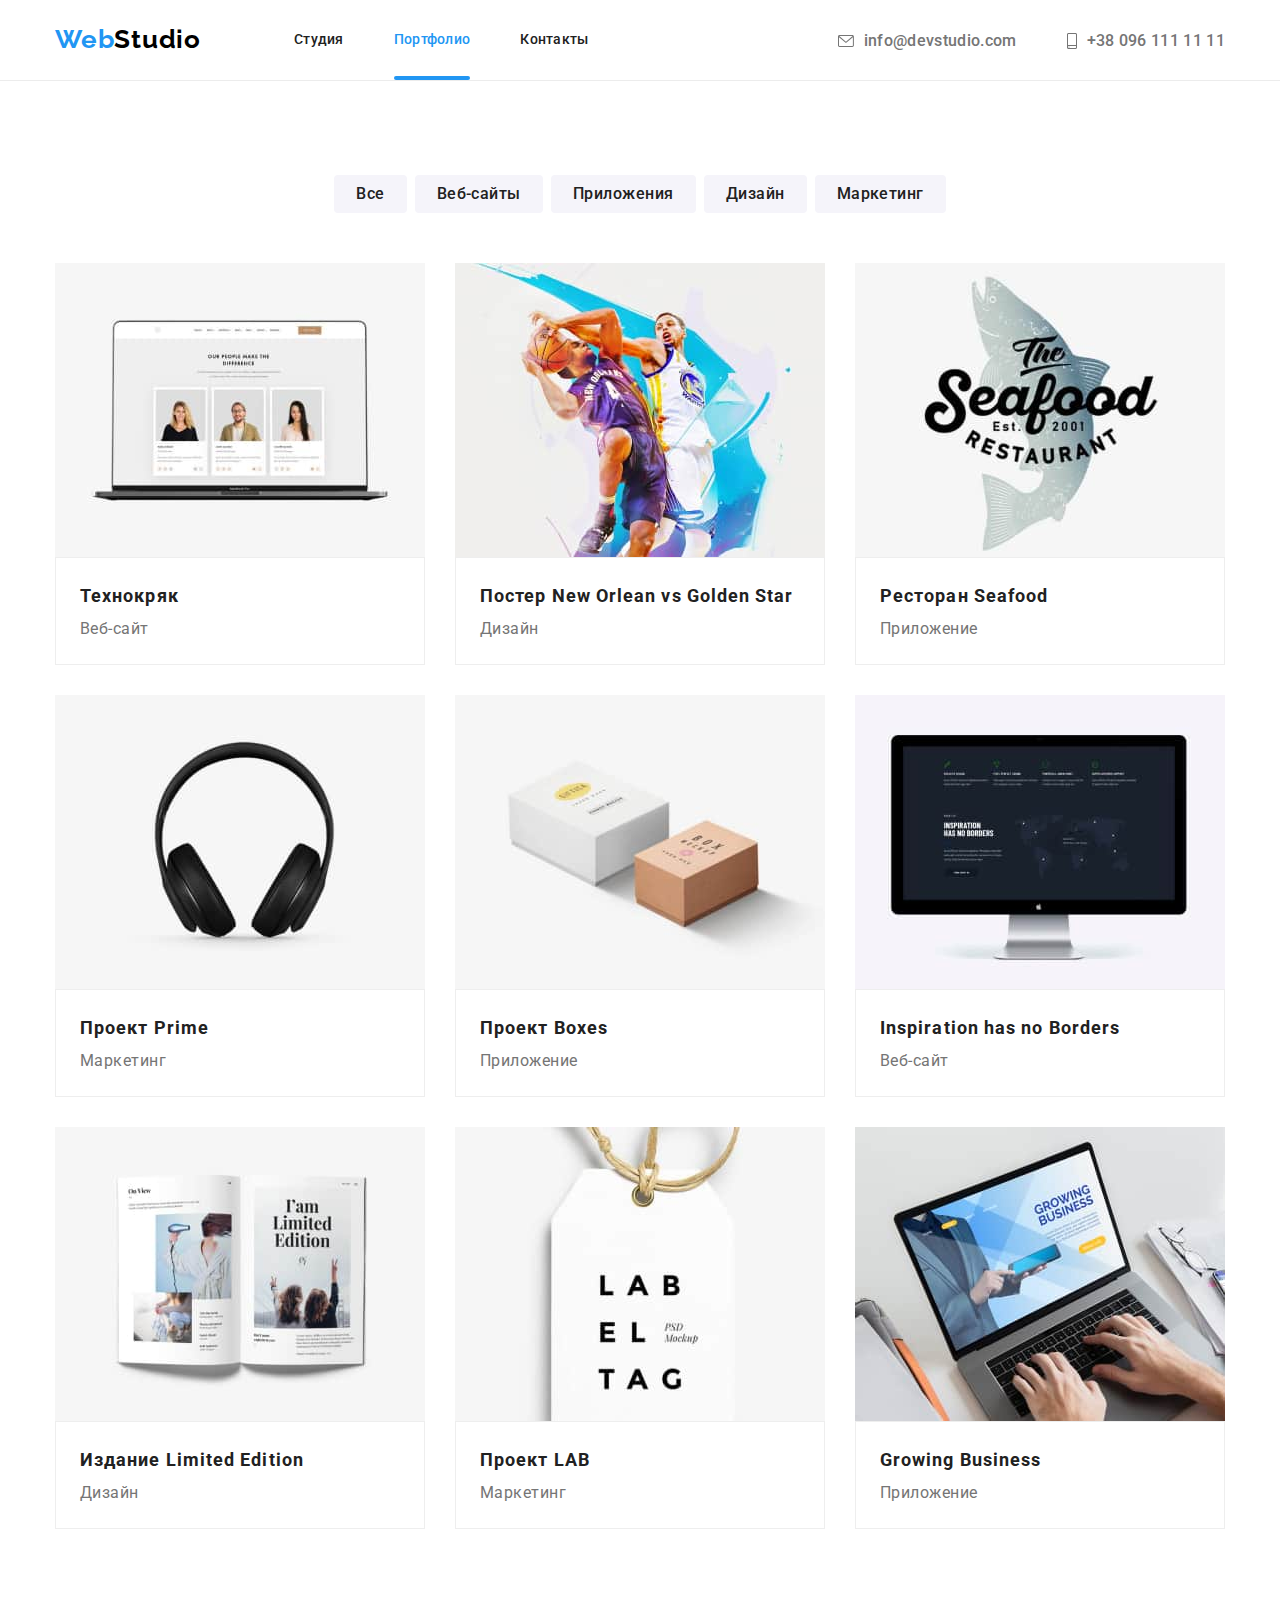
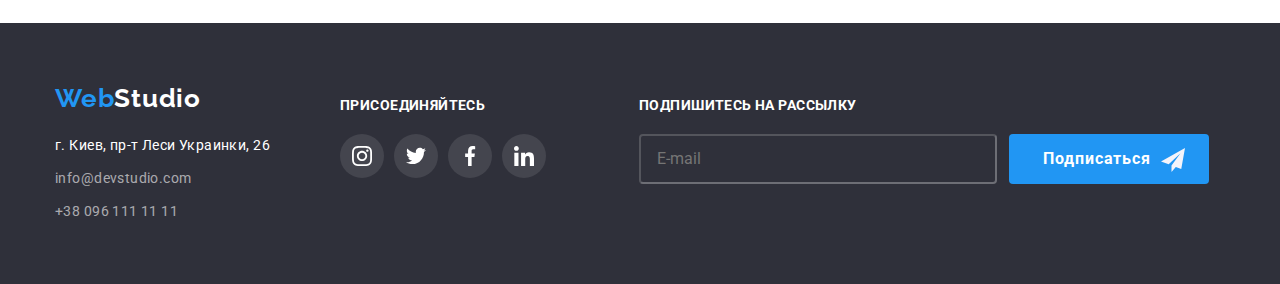
==== commit b01872c7: "перед 8 дз" ====
--- a/portfolio.html
+++ b/portfolio.html
@@ -20,7 +20,7 @@
         <div class="container">
             <div class="header-box">
                 <nav class="nav-box">
-                    <a href="./index.html" class="logo"> <span>Web</span>Studio</a>
+                    <a href="./index.html" class="logo header-logo"> Web<span>Studio</span></a>
                     <ul class="nav-list">
                         <li class="nav-list__item"><a href="./index.html" class="nav-list__link ">Студия</a></li>
                         <li class="nav-list__item"><a href="./portfolio.html" class="nav-list__link current">Портфолио</a></li>
@@ -166,7 +166,7 @@
         <div class="container ">
             <div class="footer-box">
                 <div class="footer-address-box">
-                    <a href="./index.html" class="logo-bottom"><span>Web</span>Studio</a>
+                    <a href="./index.html" class="logo ftr-logo ">Web<span>Studio</span></a>
                     <address>
                         <ul class="address-list">
                             <li class="address-list__item"><a class="address-list__link"
--- a/css/main.min.css
+++ b/css/main.min.css
@@ -1,2 +1,2 @@
-body{font-family:'Roboto', sans-serif;color:black;background-color:#ffffff}.section{padding-top:94px;padding-bottom:94px}.container{width:1200px;margin:0 auto;padding-left:15px;padding-right:15px}ul{margin:0;padding:0;list-style:none}a{text-decoration:none}.header-box{display:-webkit-box;display:-ms-flexbox;display:flex;margin-bottom:-2px}.nav-box{display:-webkit-box;display:-ms-flexbox;display:flex}.logo{display:block;padding-top:24px;padding-bottom:24px;margin-right:93px;font-family:'Raleway', sans-serif;font-weight:700;font-size:26px;line-height:1.19;letter-spacing:0.03em;color:black}.logo>span{color:#2196f3}.nav-list{display:-webkit-box;display:-ms-flexbox;display:flex;margin-left:auto}.nav-list__item{margin-right:50px}.nav-list__item:last-child{margin-right:0px}.nav-list__link{position:relative;display:block;padding-top:32px;padding-bottom:32px;font-weight:500;font-size:14px;line-height:1.14;letter-spacing:0.02em;color:#212121;-webkit-transition:color 250ms cubic-bezier(0.4, 0, 0.2, 1);transition:color 250ms cubic-bezier(0.4, 0, 0.2, 1)}.nav-list__link:hover,.nav-list__link:focus{color:#2196f3}.nav-list__link::after{content:'';position:absolute;left:0;bottom:0;display:block;width:100%;height:4px;border-radius:2px;background-color:#2196f3;opacity:0;-webkit-transition:opacity 250ms cubic-bezier(0.4, 0, 0.2, 1);transition:opacity 250ms cubic-bezier(0.4, 0, 0.2, 1)}.nav-list__link:hover::after{opacity:1}.current{color:#2196f3}.current::after{content:"";position:absolute;left:0;bottom:0;width:100%;height:4px;border-radius:2px;background-color:#2196f3;opacity:1;-webkit-transition:opacity 250ms cubic-bezier(0.4, 0, 0.2, 1);transition:opacity 250ms cubic-bezier(0.4, 0, 0.2, 1)}.contact-list{display:-webkit-box;display:-ms-flexbox;display:flex;margin-left:auto}.contact-list__item{margin-right:50px}.contact-list__item:last-child{margin-right:0px}.contact-list__link{display:-webkit-box;display:-ms-flexbox;display:flex;-webkit-box-align:center;-ms-flex-align:center;align-items:center;padding-top:32px;padding-bottom:32px;color:#757575;font-weight:500;line-height:1.14;letter-spacing:0.02em;-webkit-transition:color 250ms cubic-bezier(0.4, 0, 0.2, 1);transition:color 250ms cubic-bezier(0.4, 0, 0.2, 1)}.contact-list__link:hover,.contact-list__link:focus{color:#2196f3}.envelope{width:16px;height:12px;fill:currentColor;margin-right:10px}.smartphone{width:10px;height:16px;fill:currentColor;margin-right:10px}.hero{background-color:#2f303a;text-align:center;padding-top:200px;padding-bottom:200px;margin-right:auto;margin-left:auto;max-width:1600px;height:600px;background-image:-webkit-gradient(linear, left bottom, left top, from(rgba(47,48,58,0.4)), to(rgba(47,48,58,0.4))),url(../images/fototeam.jpg);background-image:linear-gradient(to top, rgba(47,48,58,0.4), rgba(47,48,58,0.4)),url(../images/fototeam.jpg);background-repeat:no-repeat;background-position:center;background-size:cover}.hero__title{color:#fff;font-weight:900;font-size:44px;margin:0px;text-transform:uppercase;line-height:1.36;letter-spacing:0.06em;text-align:center}.hero__button{font-family:Roboto;width:200px;height:50px;background-color:#2196f3;color:#fff;font-weight:700;font-size:16px;cursor:pointer;line-height:1.87;letter-spacing:0.06em;-webkit-box-shadow:0px 4px 4px rgba(0,0,0,0.15);box-shadow:0px 4px 4px rgba(0,0,0,0.15);border-radius:4px;border:none;margin-top:30px;-webkit-transition:background-color 250ms cubic-bezier(0.4, 0, 0.2, 1);transition:background-color 250ms cubic-bezier(0.4, 0, 0.2, 1)}.hero__button:hover,.hero__button:focus{background-color:#1976d2}.features-section{padding-top:94px;padding-bottom:0px}.visually-hidden{position:absolute;width:1px;height:1px;margin:-1px;border:0;padding:0;white-space:nowrap;-webkit-clip-path:inset(100%);clip-path:inset(100%);clip:rect(0 0 0 0);overflow:hidden}.list-box{display:-webkit-box;display:-ms-flexbox;display:flex;margin:0px;padding:0px}.features-item{margin-right:30px}.item{margin-right:30px}.item:last-child{margin-right:0px}.features-box{width:270px;height:120px;background-color:#F5F4FA;-webkit-box-sizing:border-box;box-sizing:border-box;border-radius:4px;margin-bottom:30px;display:-webkit-box;display:-ms-flexbox;display:flex;-webkit-box-align:center;-ms-flex-align:center;align-items:center;-webkit-box-pack:center;-ms-flex-pack:center;justify-content:center}.features-box__icon{width:70px;height:70px}.features-box__title{width:270px;color:#212121;font-weight:700;font-size:14px;text-transform:uppercase;line-height:1.17;letter-spacing:0.03em;margin:0px}.features-box__text{width:270px;color:#757575;font-weight:400;font-size:14px;line-height:1.71;letter-spacing:0.03em;margin-top:10px;margin-bottom:0px}.title{color:#212121;font-weight:700;font-size:36px;text-align:center;line-height:1.16;letter-spacing:0.03em;margin-top:0px;margin-bottom:50px}.item--position{position:relative}.foto-text{position:absolute;bottom:0;right:0;width:100%;font-weight:700;font-size:14px;text-transform:uppercase;line-height:1.17;letter-spacing:0.03em;text-align:center;color:#fff;background-color:rgba(47,48,58,0.8);margin:0px;padding:27px 0px}.section-team{background-color:#F5F4FA;padding-top:94px;padding-bottom:94px}.team-item{margin-right:30px;background:#FFFFFF;-webkit-box-shadow:0px 1px 3px rgba(0,0,0,0.12),0px 1px 1px rgba(0,0,0,0.14),0px 2px 1px rgba(0,0,0,0.2);box-shadow:0px 1px 3px rgba(0,0,0,0.12),0px 1px 1px rgba(0,0,0,0.14),0px 2px 1px rgba(0,0,0,0.2);border-radius:0px 0px 4px 4px}.team-item:last-child{margin-right:0px}.team-box{padding-top:30px;padding-bottom:30px}.team-box__name{color:#212121;font-weight:500;font-size:16px;line-height:1.18;letter-spacing:0.03em;text-align:center;margin:0px 0px 10px 0px}.team-box__position{color:#757575;font-weight:400;font-size:16px;line-height:1.18;letter-spacing:0.03em;text-align:center;margin:0}.sm-box{display:-webkit-box;display:-ms-flexbox;display:flex;margin:0px;padding:0px;-webkit-box-pack:center;-ms-flex-pack:center;justify-content:center;-webkit-box-align:center;-ms-flex-align:center;align-items:center;margin-top:16px}.sm-box__list{margin-right:10px}.sm-box__list:last-child{margin-right:0px}.sm-box__link{width:44px;height:44px;display:-webkit-box;display:-ms-flexbox;display:flex;-webkit-box-align:center;-ms-flex-align:center;align-items:center;-webkit-box-pack:center;-ms-flex-pack:center;justify-content:center;border-radius:50px;-webkit-transition:color 250ms cubic-bezier(0.4, 0, 0.2, 1),background-color 250ms cubic-bezier(0.4, 0, 0.2, 1);transition:color 250ms cubic-bezier(0.4, 0, 0.2, 1),background-color 250ms cubic-bezier(0.4, 0, 0.2, 1)}.sm-box__link:hover,.sm-box__link:focus{background-color:#2196f3}.sm-box__icon{fill:#AFB1B8}.sm-box__link:hover .sm-box__icon,.sm-box__link:focus .sm-box__icon{fill:#ffffff}.custamer-link{Width:170px;Height:92px;border:1px solid #AFB1B8;-webkit-box-sizing:border-box;box-sizing:border-box;border-radius:4px;display:-webkit-box;display:-ms-flexbox;display:flex;-webkit-box-align:center;-ms-flex-align:center;align-items:center;-webkit-box-pack:center;-ms-flex-pack:center;justify-content:center;color:#AFB1B8;-webkit-transition:color 250ms cubic-bezier(0.4, 0, 0.2, 1),border-color 250ms cubic-bezier(0.4, 0, 0.2, 1);transition:color 250ms cubic-bezier(0.4, 0, 0.2, 1),border-color 250ms cubic-bezier(0.4, 0, 0.2, 1)}.custamer-link:hover,.custamer-link:focus{border-color:#2196f3}.custamer-icon{fill:currentColor;Width:106px;Height:60px}.custamer-link:hover .custamer-icon,.custamer-link:focus .custamer-icon{fill:#2196f3}.section-ftr{background-color:#2F303A;padding-top:60px;padding-bottom:60px}.footer-box{display:-webkit-box;display:-ms-flexbox;display:flex}.footer-address-box{margin-right:70px}.logo-bottom{color:#fff;font-family:'Raleway', sans-serif;font-weight:700;font-size:26px;line-height:1.2;display:block;margin-bottom:20px}.logo-bottom>span{color:#2196f3}.address-list__item{margin-bottom:9px}.address-list__item:last-child{margin-bottom:0px}address{font-style:normal}.address-list__link{color:#fff;font-weight:400;font-size:14px;line-height:1.71;letter-spacing:0.03em;-webkit-transition:color 250ms cubic-bezier(0.4, 0, 0.2, 1);transition:color 250ms cubic-bezier(0.4, 0, 0.2, 1)}.address-list__link:hover,.address-list__link:focus{color:#2196f3}.address-list__contact{font-weight:400;font-size:14px;color:rgba(255,255,255,0.6);line-height:1.71;letter-spacing:0.03em;-webkit-transition:color 250ms cubic-bezier(0.4, 0, 0.2, 1);transition:color 250ms cubic-bezier(0.4, 0, 0.2, 1)}.address-list__contact:hover,.address-list__contact:focus{color:#2196f3}.join-box{margin-top:15px}.sm-flex-ftr{display:-webkit-box;display:-ms-flexbox;display:flex;margin:0px;padding:0px;-webkit-box-pack:start;-ms-flex-pack:start;justify-content:flex-start;-webkit-box-align:center;-ms-flex-align:center;align-items:center}.sm-box__link--color{background-color:rgba(255,255,255,0.1)}.ftr-sm-icon{fill:#FFFFFF}.subscription{margin-top:15px;margin-left:93px}.ftr-title{font-weight:700;font-size:14px;text-transform:uppercase;line-height:1.14;letter-spacing:0.03em;margin:0;margin-bottom:20px;color:#fff}.sub-form{display:-webkit-box;display:-ms-flexbox;display:flex}.sub-form__input{height:50px;width:358px;background-color:#2F303A;border-color:rgba(255,255,255,0.3);border-radius:4px;padding:0px 16px;color:#fff}.sub-form__button{display:-webkit-box;display:-ms-flexbox;display:flex;-webkit-box-pack:center;-ms-flex-pack:center;justify-content:center;min-width:200px;background-color:#2196f3;color:#fff;font-weight:700;font-size:16px;cursor:pointer;line-height:1.87;letter-spacing:0.06em;border-radius:4px;margin-left:12px;padding:10px;border:none;-webkit-transition:background-color 250ms cubic-bezier(0.4, 0, 0.2, 1);transition:background-color 250ms cubic-bezier(0.4, 0, 0.2, 1)}.sub-form__button:hover,.sub-form__button:focus{background-color:#1976d2}.sub-form__icon{fill:#f5f4fa;-webkit-transform:translateY(4px) translateX(10px);transform:translateY(4px) translateX(10px)}.header-portfolio{border-bottom:1px solid #ECECEC}.container-btn{width:1200px;margin:auto;margin-bottom:50px;padding-left:15px;padding-right:15px}.buttons-box{display:-webkit-box;display:-ms-flexbox;display:flex;-webkit-box-pack:center;-ms-flex-pack:center;justify-content:center;margin-bottom:50px}.buttons-box__item{margin-right:8px}.buttons-box__item:last-child{margin-right:0px}.buttons-box__name{font-family:Roboto;color:#212121;background-color:#f5f4fa;font-weight:500;font-size:16px;cursor:pointer;border:none;line-height:1.62;letter-spacing:0.03em;border-radius:4px;padding:6px 22px;-webkit-transition:color 250ms cubic-bezier(0.4, 0, 0.2, 1),background-color 250ms cubic-bezier(0.4, 0, 0.2, 1),-webkit-box-shadow 250ms cubic-bezier(0.4, 0, 0.2, 1);transition:color 250ms cubic-bezier(0.4, 0, 0.2, 1),background-color 250ms cubic-bezier(0.4, 0, 0.2, 1),-webkit-box-shadow 250ms cubic-bezier(0.4, 0, 0.2, 1);transition:color 250ms cubic-bezier(0.4, 0, 0.2, 1),background-color 250ms cubic-bezier(0.4, 0, 0.2, 1),box-shadow 250ms cubic-bezier(0.4, 0, 0.2, 1);transition:color 250ms cubic-bezier(0.4, 0, 0.2, 1),background-color 250ms cubic-bezier(0.4, 0, 0.2, 1),box-shadow 250ms cubic-bezier(0.4, 0, 0.2, 1),-webkit-box-shadow 250ms cubic-bezier(0.4, 0, 0.2, 1)}.buttons-box__name:hover,.buttons-box__name:focus{background-color:#2196f3;color:#fff;-webkit-box-shadow:0px 1px 3px rgba(0,0,0,0.12),0px 1px 1px rgba(0,0,0,0.14),0px 2px 1px rgba(0,0,0,0.2);box-shadow:0px 1px 3px rgba(0,0,0,0.12),0px 1px 1px rgba(0,0,0,0.14),0px 2px 1px rgba(0,0,0,0.2)}.projects-box{display:-webkit-box;display:-ms-flexbox;display:flex;-ms-flex-wrap:wrap;flex-wrap:wrap;-webkit-transition:-webkit-box-shadow 250ms cubic-bezier(0.4, 0, 0.2, 1);transition:-webkit-box-shadow 250ms cubic-bezier(0.4, 0, 0.2, 1);transition:box-shadow 250ms cubic-bezier(0.4, 0, 0.2, 1);transition:box-shadow 250ms cubic-bezier(0.4, 0, 0.2, 1), -webkit-box-shadow 250ms cubic-bezier(0.4, 0, 0.2, 1)}.projects-tumb{margin-left:30px;margin-bottom:30px}.projects-tumb:nth-child(3n+1){margin-left:0}.projects-tumb:nth-last-child(-n+3){margin-bottom:0}.projects-tumb:hover{-webkit-box-shadow:0px 4px 4px rgba(0,0,0,0.25);box-shadow:0px 4px 4px rgba(0,0,0,0.25);cursor:pointer}.projects-img{position:relative;width:370px;height:294px;overflow:hidden}.projects-img__text{position:absolute;top:0;left:0;font-weight:400;font-size:18px;line-height:1.55;letter-spacing:0.03em;color:#fff;background-color:rgba(33,150,243,0.9);text-align:left;margin:0px;padding:63px 24px;display:block;width:100%;height:100%;-webkit-transform:translateY(100%);transform:translateY(100%);-webkit-transition:-webkit-transform 250ms cubic-bezier(0.4, 0, 0.2, 1);transition:-webkit-transform 250ms cubic-bezier(0.4, 0, 0.2, 1);transition:transform 250ms cubic-bezier(0.4, 0, 0.2, 1);transition:transform 250ms cubic-bezier(0.4, 0, 0.2, 1), -webkit-transform 250ms cubic-bezier(0.4, 0, 0.2, 1)}.projects-tumb:hover .projects-img__text{-webkit-transform:translateY(0);transform:translateY(0)}img{display:block}.projects-items{padding:20px 24px;border:1px solid #EEEEEE}.projects-items__name{color:#212121;font-weight:700;font-size:18px;line-height:2;letter-spacing:0.06em;margin:0}.projects-items__type{color:#757575;font-weight:400;font-size:16px;line-height:1.87;letter-spacing:0.03em;margin:0}.backdrop{position:fixed;background-color:rgba(0,0,0,0.2);top:0;left:0;width:100%;height:100%;opacity:1;-webkit-transition:opacity 250ms cubic-bezier(0.4, 0, 0.2, 1);transition:opacity 250ms cubic-bezier(0.4, 0, 0.2, 1)}.backdrop.is-hidden{opacity:0;pointer-events:none}.backdrop.is-hidden .modal{-webkit-transform:translate(-50%, -50%) scale(0.7);transform:translate(-50%, -50%) scale(0.7)}.modal{position:absolute;top:50%;left:50%;width:530px;height:580px;background-color:#FFFFFF;border-radius:4px;-webkit-transform:translate(-50%, -50%) scale(1);transform:translate(-50%, -50%) scale(1)}.close-btn{position:absolute;right:8px;top:8px;padding:6px;border-radius:50%;border:1px solid rgba(0,0,0,0.1);background-color:#FFFFFF;-webkit-transition:border-color 250ms cubic-bezier(0.4, 0, 0.2, 1),color 250ms cubic-bezier(0.4, 0, 0.2, 1);transition:border-color 250ms cubic-bezier(0.4, 0, 0.2, 1),color 250ms cubic-bezier(0.4, 0, 0.2, 1)}.close-btn:hover{border:1px solid #2196f3}.close-btn__icon{width:18px;height:18px;display:block;color:currentColor}.close-btn:hover .close-btn__icon{fill:#2196f3}.modal-form{margin:40px}.form-title{font-weight:700;font-size:20px;line-height:1.17;letter-spacing:0.03em;color:#212121;text-align:center;margin-top:0;margin-bottom:12px}.form-feald{display:-webkit-box;display:-ms-flexbox;display:flex;-webkit-box-orient:vertical;-webkit-box-direction:normal;-ms-flex-direction:column;flex-direction:column;position:relative;margin-bottom:10px}.form-feald__label{font-weight:400;font-size:12px;line-height:1.17;letter-spacing:0.01em;color:#757575;margin-bottom:4px}.form-feald__input{width:100%;height:40px;border-color:rgba(33,33,33,0.2);border-radius:4px;padding:12px 12px 12px 42px;outline:none;-webkit-transition:border-color 250ms cubic-bezier(0.4, 0, 0.2, 1);transition:border-color 250ms cubic-bezier(0.4, 0, 0.2, 1)}.form-feald__input:focus{border-color:#2196f3}.form-feald__icon{fill:#212121;position:absolute;left:15px;top:29px;-webkit-transition:fill 250ms cubic-bezier(0.4, 0, 0.2, 1);transition:fill 250ms cubic-bezier(0.4, 0, 0.2, 1)}.form-feald__input:focus+.form-feald__icon{fill:#2196f3}.enter-comment{height:120px;padding:12px 16px;resize:none}label>a{text-decoration:underline;color:#2196f3}.licence{margin-top:20px;margin-bottom:30px;display:-webkit-box;display:-ms-flexbox;display:flex;text-align:center}.checkbox{-webkit-appearance:none;-moz-appearance:none;appearance:none}.checkbox-icon{display:inline-block;width:15px;height:15px;margin-top:3px;margin-right:5px;border:2px solid #212121;border-radius:4px}.checkbox:checked+.checkbox-icon{border-color:transparent;background-color:#2196f3;background-image:url(../images/icon-check-slack.svg);background-size:contain;background-origin:border-box;-webkit-transition:background-color 250ms cubic-bezier(0.4, 0, 0.2, 1);transition:background-color 250ms cubic-bezier(0.4, 0, 0.2, 1)}.licence-box{display:-webkit-box;display:-ms-flexbox;display:flex;font-weight:400;font-size:14px;line-height:1.71;letter-spacing:0.03em;color:#757575}.form-button{font-family:Roboto;width:200px;height:50px;background-color:#2196f3;color:#fff;font-weight:700;font-size:16px;cursor:pointer;line-height:1.87;letter-spacing:0.06em;-webkit-box-shadow:0px 4px 4px rgba(0,0,0,0.15);box-shadow:0px 4px 4px rgba(0,0,0,0.15);border-radius:4px;margin-left:12px;padding:0;-ms-flex-line-pack:center;align-content:center;border:none;margin:0px 124px;-webkit-transition:background-color 250ms cubic-bezier(0.4, 0, 0.2, 1);transition:background-color 250ms cubic-bezier(0.4, 0, 0.2, 1)}.form-button:hover,.form-button:focus{background-color:#1976d2}
+body{font-family:'Roboto', sans-serif;color:black;background-color:#ffffff}.section{padding-top:94px;padding-bottom:94px}.container{width:1200px;margin:0 auto;padding-left:15px;padding-right:15px}ul{margin:0;padding:0;list-style:none}a{text-decoration:none}.header-portfolio{border-bottom:1px solid #ECECEC}img{display:block}.item{margin-right:30px}.item:last-child{margin-right:0px}.visually-hidden{position:absolute;width:1px;height:1px;margin:-1px;border:0;padding:0;white-space:nowrap;-webkit-clip-path:inset(100%);clip-path:inset(100%);clip:rect(0 0 0 0);overflow:hidden}.list-box{display:-webkit-box;display:-ms-flexbox;display:flex;margin:0px;padding:0px}.logo{display:block;font-family:'Raleway', sans-serif;font-weight:700;font-size:26px;line-height:1.2;letter-spacing:0.03em;color:#2196f3}.header-logo{padding-top:24px;padding-bottom:24px;margin-right:93px}.header-logo span{color:black}.header-box{display:-webkit-box;display:-ms-flexbox;display:flex;margin-bottom:-2px}.nav-box{display:-webkit-box;display:-ms-flexbox;display:flex}.nav-list{display:-webkit-box;display:-ms-flexbox;display:flex;margin-left:auto}.nav-list__item{margin-right:50px}.nav-list__item:last-child{margin-right:0px}.nav-list__link{position:relative;display:block;padding-top:32px;padding-bottom:32px;font-weight:500;font-size:14px;line-height:1.14;letter-spacing:0.02em;color:#212121;-webkit-transition:color 250ms cubic-bezier(0.4, 0, 0.2, 1);transition:color 250ms cubic-bezier(0.4, 0, 0.2, 1)}.nav-list__link:hover,.nav-list__link:focus{color:#2196f3}.nav-list__link::after{content:'';position:absolute;left:0;bottom:0;display:block;width:100%;height:4px;border-radius:2px;background-color:#2196f3;opacity:0;-webkit-transition:opacity 250ms cubic-bezier(0.4, 0, 0.2, 1);transition:opacity 250ms cubic-bezier(0.4, 0, 0.2, 1)}.nav-list__link:hover::after{opacity:1}.current{color:#2196f3}.current::after{content:"";position:absolute;left:0;bottom:0;width:100%;height:4px;border-radius:2px;background-color:#2196f3;opacity:1;-webkit-transition:opacity 250ms cubic-bezier(0.4, 0, 0.2, 1);transition:opacity 250ms cubic-bezier(0.4, 0, 0.2, 1)}.contact-list{display:-webkit-box;display:-ms-flexbox;display:flex;margin-left:auto}.contact-list__item{margin-right:50px}.contact-list__item:last-child{margin-right:0px}.contact-list__link{display:-webkit-box;display:-ms-flexbox;display:flex;-webkit-box-align:center;-ms-flex-align:center;align-items:center;padding-top:32px;padding-bottom:32px;font-weight:500;line-height:1.14;letter-spacing:0.02em;color:#757575;-webkit-transition:color 250ms cubic-bezier(0.4, 0, 0.2, 1);transition:color 250ms cubic-bezier(0.4, 0, 0.2, 1)}.contact-list__link:hover,.contact-list__link:focus{color:#2196f3}.envelope{width:16px;height:12px;margin-right:10px;fill:currentColor}.smartphone{width:10px;height:16px;margin-right:10px;fill:currentColor}.hero{text-align:center;padding-top:200px;padding-bottom:200px;margin:auto;max-width:1600px;height:600px;background-color:#2f303a;background-image:-webkit-gradient(linear, left bottom, left top, from(rgba(47,48,58,0.4)), to(rgba(47,48,58,0.4))),url(../images/fototeam.jpg);background-image:linear-gradient(to top, rgba(47,48,58,0.4), rgba(47,48,58,0.4)),url(../images/fototeam.jpg);background-repeat:no-repeat;background-position:center;background-size:cover}.hero__title{color:#fff;font-weight:900;font-size:44px;margin:0px;text-transform:uppercase;line-height:1.36;letter-spacing:0.06em;text-align:center}.hero__button{font-family:Roboto;width:200px;height:50px;background-color:#2196f3;color:#fff;font-weight:700;font-size:16px;cursor:pointer;line-height:1.87;letter-spacing:0.06em;-webkit-box-shadow:0px 4px 4px rgba(0,0,0,0.15);box-shadow:0px 4px 4px rgba(0,0,0,0.15);border-radius:4px;border:none;margin-top:30px;-webkit-transition:background-color 250ms cubic-bezier(0.4, 0, 0.2, 1);transition:background-color 250ms cubic-bezier(0.4, 0, 0.2, 1)}.hero__button:hover,.hero__button:focus{background-color:#188CE8}.features-section{padding-top:94px;padding-bottom:0px}.features-item{margin-right:30px}.features-box{display:-webkit-box;display:-ms-flexbox;display:flex;-webkit-box-align:center;-ms-flex-align:center;align-items:center;-webkit-box-pack:center;-ms-flex-pack:center;justify-content:center;width:270px;height:120px;margin-bottom:30px;-webkit-box-sizing:border-box;box-sizing:border-box;border-radius:4px;background-color:#F5F4FA}.features-box__icon{width:70px;height:70px}.features-box__title{width:270px;margin:0px;font-weight:700;font-size:14px;line-height:1.17;letter-spacing:0.03em;text-transform:uppercase;color:#212121}.features-box__text{width:270px;margin-top:10px;margin-bottom:0px;font-weight:400;font-size:14px;line-height:1.71;letter-spacing:0.03em;color:#757575}.title{text-align:center;margin-top:0px;margin-bottom:50px;font-weight:700;font-size:36px;line-height:1.16;letter-spacing:0.03em;color:#212121}.item--position{position:relative}.foto-text{position:absolute;bottom:0;right:0;text-align:center;margin:0px;padding:27px 0px;width:100%;font-weight:700;font-size:14px;text-transform:uppercase;line-height:1.17;letter-spacing:0.03em;color:#fff;background-color:rgba(47,48,58,0.8)}.section-team{background-color:#F5F4FA;padding-top:94px;padding-bottom:94px}.team-item{margin-right:30px;background:#FFFFFF;-webkit-box-shadow:0px 1px 3px rgba(0,0,0,0.12),0px 1px 1px rgba(0,0,0,0.14),0px 2px 1px rgba(0,0,0,0.2);box-shadow:0px 1px 3px rgba(0,0,0,0.12),0px 1px 1px rgba(0,0,0,0.14),0px 2px 1px rgba(0,0,0,0.2);border-radius:0px 0px 4px 4px}.team-item:last-child{margin-right:0px}.team-box{padding-top:30px;padding-bottom:30px}.team-box__name{color:#212121;font-weight:500;font-size:16px;line-height:1.18;letter-spacing:0.03em;text-align:center;margin:0px 0px 10px 0px}.team-box__position{color:#757575;font-weight:400;font-size:16px;line-height:1.18;letter-spacing:0.03em;text-align:center;margin:0}.sm-box{display:-webkit-box;display:-ms-flexbox;display:flex;margin:0px;padding:0px;-webkit-box-pack:center;-ms-flex-pack:center;justify-content:center;-webkit-box-align:center;-ms-flex-align:center;align-items:center;margin-top:16px}.sm-box__list{margin-right:10px}.sm-box__list:last-child{margin-right:0px}.sm-box__link{width:44px;height:44px;display:-webkit-box;display:-ms-flexbox;display:flex;-webkit-box-align:center;-ms-flex-align:center;align-items:center;-webkit-box-pack:center;-ms-flex-pack:center;justify-content:center;border-radius:50px;-webkit-transition:color 250ms cubic-bezier(0.4, 0, 0.2, 1),background-color 250ms cubic-bezier(0.4, 0, 0.2, 1);transition:color 250ms cubic-bezier(0.4, 0, 0.2, 1),background-color 250ms cubic-bezier(0.4, 0, 0.2, 1)}.sm-box__link:hover,.sm-box__link:focus{background-color:#2196f3}.sm-box__icon{fill:#AFB1B8}.sm-box__link:hover .sm-box__icon,.sm-box__link:focus .sm-box__icon{fill:#ffffff}.custamer-link{display:-webkit-box;display:-ms-flexbox;display:flex;-webkit-box-align:center;-ms-flex-align:center;align-items:center;-webkit-box-pack:center;-ms-flex-pack:center;justify-content:center;Width:170px;Height:92px;border:1px solid #AFB1B8;-webkit-box-sizing:border-box;box-sizing:border-box;border-radius:4px;color:#AFB1B8;-webkit-transition:color 250ms cubic-bezier(0.4, 0, 0.2, 1),border-color 250ms cubic-bezier(0.4, 0, 0.2, 1);transition:color 250ms cubic-bezier(0.4, 0, 0.2, 1),border-color 250ms cubic-bezier(0.4, 0, 0.2, 1)}.custamer-link:hover,.custamer-link:focus{border-color:#2196f3}.custamer-icon{Width:106px;Height:60px;fill:currentColor}.custamer-link:hover .custamer-icon,.custamer-link:focus .custamer-icon{fill:#2196f3}.section-ftr{padding-top:60px;padding-bottom:60px;background-color:#2F303A}.footer-box{display:-webkit-box;display:-ms-flexbox;display:flex}.footer-address-box{margin-right:70px}.ftr-logo{display:block;margin-bottom:20px}.ftr-logo span{color:#fff}.address-list__item{margin-bottom:9px}.address-list__item:last-child{margin-bottom:0px}address{font-style:normal}.address-list__link{font-weight:400;font-size:14px;line-height:1.71;letter-spacing:0.03em;color:#fff;-webkit-transition:color 250ms cubic-bezier(0.4, 0, 0.2, 1);transition:color 250ms cubic-bezier(0.4, 0, 0.2, 1)}.address-list__link:hover,.address-list__link:focus{color:#2196f3}.address-list__contact{font-weight:400;font-size:14px;line-height:1.71;letter-spacing:0.03em;color:rgba(255,255,255,0.6);-webkit-transition:color 250ms cubic-bezier(0.4, 0, 0.2, 1);transition:color 250ms cubic-bezier(0.4, 0, 0.2, 1)}.address-list__contact:hover,.address-list__contact:focus{color:#2196f3}.join-box{margin-top:15px}.sm-flex-ftr{display:-webkit-box;display:-ms-flexbox;display:flex;-webkit-box-pack:start;-ms-flex-pack:start;justify-content:flex-start;-webkit-box-align:center;-ms-flex-align:center;align-items:center;margin:0px;padding:0px}.sm-box__link--color{background-color:rgba(255,255,255,0.1)}.ftr-sm-icon{fill:#FFFFFF}.subscription{margin-top:15px;margin-left:93px}.ftr-title{font-weight:700;font-size:14px;text-transform:uppercase;line-height:1.14;letter-spacing:0.03em;margin:0;margin-bottom:20px;color:#fff}.sub-form{display:-webkit-box;display:-ms-flexbox;display:flex}.sub-form__input{height:50px;width:358px;background-color:#2F303A;border-color:rgba(255,255,255,0.3);border-radius:4px;padding:0px 16px;color:#fff}.sub-form__button{display:-webkit-box;display:-ms-flexbox;display:flex;-webkit-box-pack:center;-ms-flex-pack:center;justify-content:center;min-width:200px;background-color:#2196f3;color:#fff;font-weight:700;font-size:16px;cursor:pointer;line-height:1.87;letter-spacing:0.06em;border-radius:4px;margin-left:12px;padding:10px;border:none;-webkit-transition:background-color 250ms cubic-bezier(0.4, 0, 0.2, 1);transition:background-color 250ms cubic-bezier(0.4, 0, 0.2, 1)}.sub-form__button:hover,.sub-form__button:focus{background-color:#188CE8}.sub-form__icon{fill:#f5f4fa;-webkit-transform:translateY(4px) translateX(10px);transform:translateY(4px) translateX(10px)}.container-btn{width:1200px;margin:auto;margin-bottom:50px;padding-left:15px;padding-right:15px}.buttons-box{display:-webkit-box;display:-ms-flexbox;display:flex;-webkit-box-pack:center;-ms-flex-pack:center;justify-content:center;margin-bottom:50px}.buttons-box__item{margin-right:8px}.buttons-box__item:last-child{margin-right:0px}.buttons-box__name{font-family:Roboto;color:#212121;background-color:#f5f4fa;font-weight:500;font-size:16px;cursor:pointer;border:none;line-height:1.62;letter-spacing:0.03em;border-radius:4px;padding:6px 22px;-webkit-transition:color 250ms cubic-bezier(0.4, 0, 0.2, 1),background-color 250ms cubic-bezier(0.4, 0, 0.2, 1),-webkit-box-shadow 250ms cubic-bezier(0.4, 0, 0.2, 1);transition:color 250ms cubic-bezier(0.4, 0, 0.2, 1),background-color 250ms cubic-bezier(0.4, 0, 0.2, 1),-webkit-box-shadow 250ms cubic-bezier(0.4, 0, 0.2, 1);transition:color 250ms cubic-bezier(0.4, 0, 0.2, 1),background-color 250ms cubic-bezier(0.4, 0, 0.2, 1),box-shadow 250ms cubic-bezier(0.4, 0, 0.2, 1);transition:color 250ms cubic-bezier(0.4, 0, 0.2, 1),background-color 250ms cubic-bezier(0.4, 0, 0.2, 1),box-shadow 250ms cubic-bezier(0.4, 0, 0.2, 1),-webkit-box-shadow 250ms cubic-bezier(0.4, 0, 0.2, 1)}.buttons-box__name:hover,.buttons-box__name:focus{background-color:#2196f3;color:#fff;-webkit-box-shadow:0px 1px 3px rgba(0,0,0,0.12),0px 1px 1px rgba(0,0,0,0.14),0px 2px 1px rgba(0,0,0,0.2);box-shadow:0px 1px 3px rgba(0,0,0,0.12),0px 1px 1px rgba(0,0,0,0.14),0px 2px 1px rgba(0,0,0,0.2)}.projects-box{display:-webkit-box;display:-ms-flexbox;display:flex;-ms-flex-wrap:wrap;flex-wrap:wrap;-webkit-transition:-webkit-box-shadow 250ms cubic-bezier(0.4, 0, 0.2, 1);transition:-webkit-box-shadow 250ms cubic-bezier(0.4, 0, 0.2, 1);transition:box-shadow 250ms cubic-bezier(0.4, 0, 0.2, 1);transition:box-shadow 250ms cubic-bezier(0.4, 0, 0.2, 1), -webkit-box-shadow 250ms cubic-bezier(0.4, 0, 0.2, 1)}.projects-tumb{margin-left:30px;margin-bottom:30px}.projects-tumb:nth-child(3n+1){margin-left:0}.projects-tumb:nth-last-child(-n+3){margin-bottom:0}.projects-tumb:hover{-webkit-box-shadow:0px 4px 4px rgba(0,0,0,0.25);box-shadow:0px 4px 4px rgba(0,0,0,0.25);cursor:pointer}.projects-img{position:relative;width:370px;height:294px;overflow:hidden}.projects-img__text{position:absolute;top:0;left:0;font-weight:400;font-size:18px;line-height:1.55;letter-spacing:0.03em;color:#fff;background-color:rgba(33,150,243,0.9);text-align:left;margin:0px;padding:63px 24px;display:block;width:100%;height:100%;-webkit-transform:translateY(100%);transform:translateY(100%);-webkit-transition:-webkit-transform 250ms cubic-bezier(0.4, 0, 0.2, 1);transition:-webkit-transform 250ms cubic-bezier(0.4, 0, 0.2, 1);transition:transform 250ms cubic-bezier(0.4, 0, 0.2, 1);transition:transform 250ms cubic-bezier(0.4, 0, 0.2, 1), -webkit-transform 250ms cubic-bezier(0.4, 0, 0.2, 1)}.projects-tumb:hover .projects-img__text{-webkit-transform:translateY(0);transform:translateY(0)}img{display:block}.projects-items{padding:20px 24px;border:1px solid #EEEEEE}.projects-items__name{color:#212121;font-weight:700;font-size:18px;line-height:2;letter-spacing:0.06em;margin:0}.projects-items__type{color:#757575;font-weight:400;font-size:16px;line-height:1.87;letter-spacing:0.03em;margin:0}.backdrop{position:fixed;background-color:rgba(0,0,0,0.2);top:0;left:0;width:100%;height:100%;opacity:1;-webkit-transition:opacity 250ms cubic-bezier(0.4, 0, 0.2, 1);transition:opacity 250ms cubic-bezier(0.4, 0, 0.2, 1)}.backdrop.is-hidden{opacity:0;pointer-events:none}.backdrop.is-hidden .modal{-webkit-transform:translate(-50%, -50%) scale(0.7);transform:translate(-50%, -50%) scale(0.7)}.modal{position:absolute;top:50%;left:50%;width:530px;height:580px;background-color:#FFFFFF;border-radius:4px;-webkit-transform:translate(-50%, -50%) scale(1);transform:translate(-50%, -50%) scale(1)}.close-btn{position:absolute;right:8px;top:8px;padding:6px;border-radius:50%;border:1px solid rgba(0,0,0,0.1);background-color:#FFFFFF;-webkit-transition:border-color 250ms cubic-bezier(0.4, 0, 0.2, 1),color 250ms cubic-bezier(0.4, 0, 0.2, 1);transition:border-color 250ms cubic-bezier(0.4, 0, 0.2, 1),color 250ms cubic-bezier(0.4, 0, 0.2, 1)}.close-btn:hover{border:1px solid #2196f3}.close-btn__icon{width:18px;height:18px;display:block;color:currentColor}.close-btn:hover .close-btn__icon{fill:#2196f3}.modal-form{margin:40px}.form-title{font-weight:700;font-size:20px;line-height:1.17;letter-spacing:0.03em;color:#212121;text-align:center;margin-top:0;margin-bottom:12px}.form-feald{display:-webkit-box;display:-ms-flexbox;display:flex;-webkit-box-orient:vertical;-webkit-box-direction:normal;-ms-flex-direction:column;flex-direction:column;position:relative;margin-bottom:10px}.form-feald__label{font-weight:400;font-size:12px;line-height:1.17;letter-spacing:0.01em;color:#757575;margin-bottom:4px}.form-feald__input{width:100%;height:40px;border-color:rgba(33,33,33,0.2);border-radius:4px;padding:12px 12px 12px 42px;outline:none;-webkit-transition:border-color 250ms cubic-bezier(0.4, 0, 0.2, 1);transition:border-color 250ms cubic-bezier(0.4, 0, 0.2, 1)}.form-feald__input:focus{border-color:#2196f3}.form-feald__icon{fill:#212121;position:absolute;left:15px;top:29px;-webkit-transition:fill 250ms cubic-bezier(0.4, 0, 0.2, 1);transition:fill 250ms cubic-bezier(0.4, 0, 0.2, 1)}.form-feald__input:focus+.form-feald__icon{fill:#2196f3}.enter-comment{height:120px;padding:12px 16px;resize:none}label>a{text-decoration:underline;color:#2196f3}.licence{margin-top:20px;margin-bottom:30px;display:-webkit-box;display:-ms-flexbox;display:flex;text-align:center}.checkbox{-webkit-appearance:none;-moz-appearance:none;appearance:none}.checkbox-icon{display:inline-block;width:15px;height:15px;margin-top:3px;margin-right:5px;border:2px solid #212121;border-radius:4px}.checkbox:checked+.checkbox-icon{border-color:transparent;background-color:#2196f3;background-image:url(../images/icon-check-slack.svg);background-size:contain;background-origin:border-box;-webkit-transition:background-color 250ms cubic-bezier(0.4, 0, 0.2, 1);transition:background-color 250ms cubic-bezier(0.4, 0, 0.2, 1)}.licence-box{display:-webkit-box;display:-ms-flexbox;display:flex;font-weight:400;font-size:14px;line-height:1.71;letter-spacing:0.03em;color:#757575}.form-button{font-family:Roboto;width:200px;height:50px;background-color:#2196f3;color:#fff;font-weight:700;font-size:16px;cursor:pointer;line-height:1.87;letter-spacing:0.06em;-webkit-box-shadow:0px 4px 4px rgba(0,0,0,0.15);box-shadow:0px 4px 4px rgba(0,0,0,0.15);border-radius:4px;margin-left:12px;padding:0;-ms-flex-line-pack:center;align-content:center;border:none;margin:0px 124px;-webkit-transition:background-color 250ms cubic-bezier(0.4, 0, 0.2, 1);transition:background-color 250ms cubic-bezier(0.4, 0, 0.2, 1)}.form-button:hover,.form-button:focus{background-color:#188CE8}
 /*# sourceMappingURL=main.min.css.map */